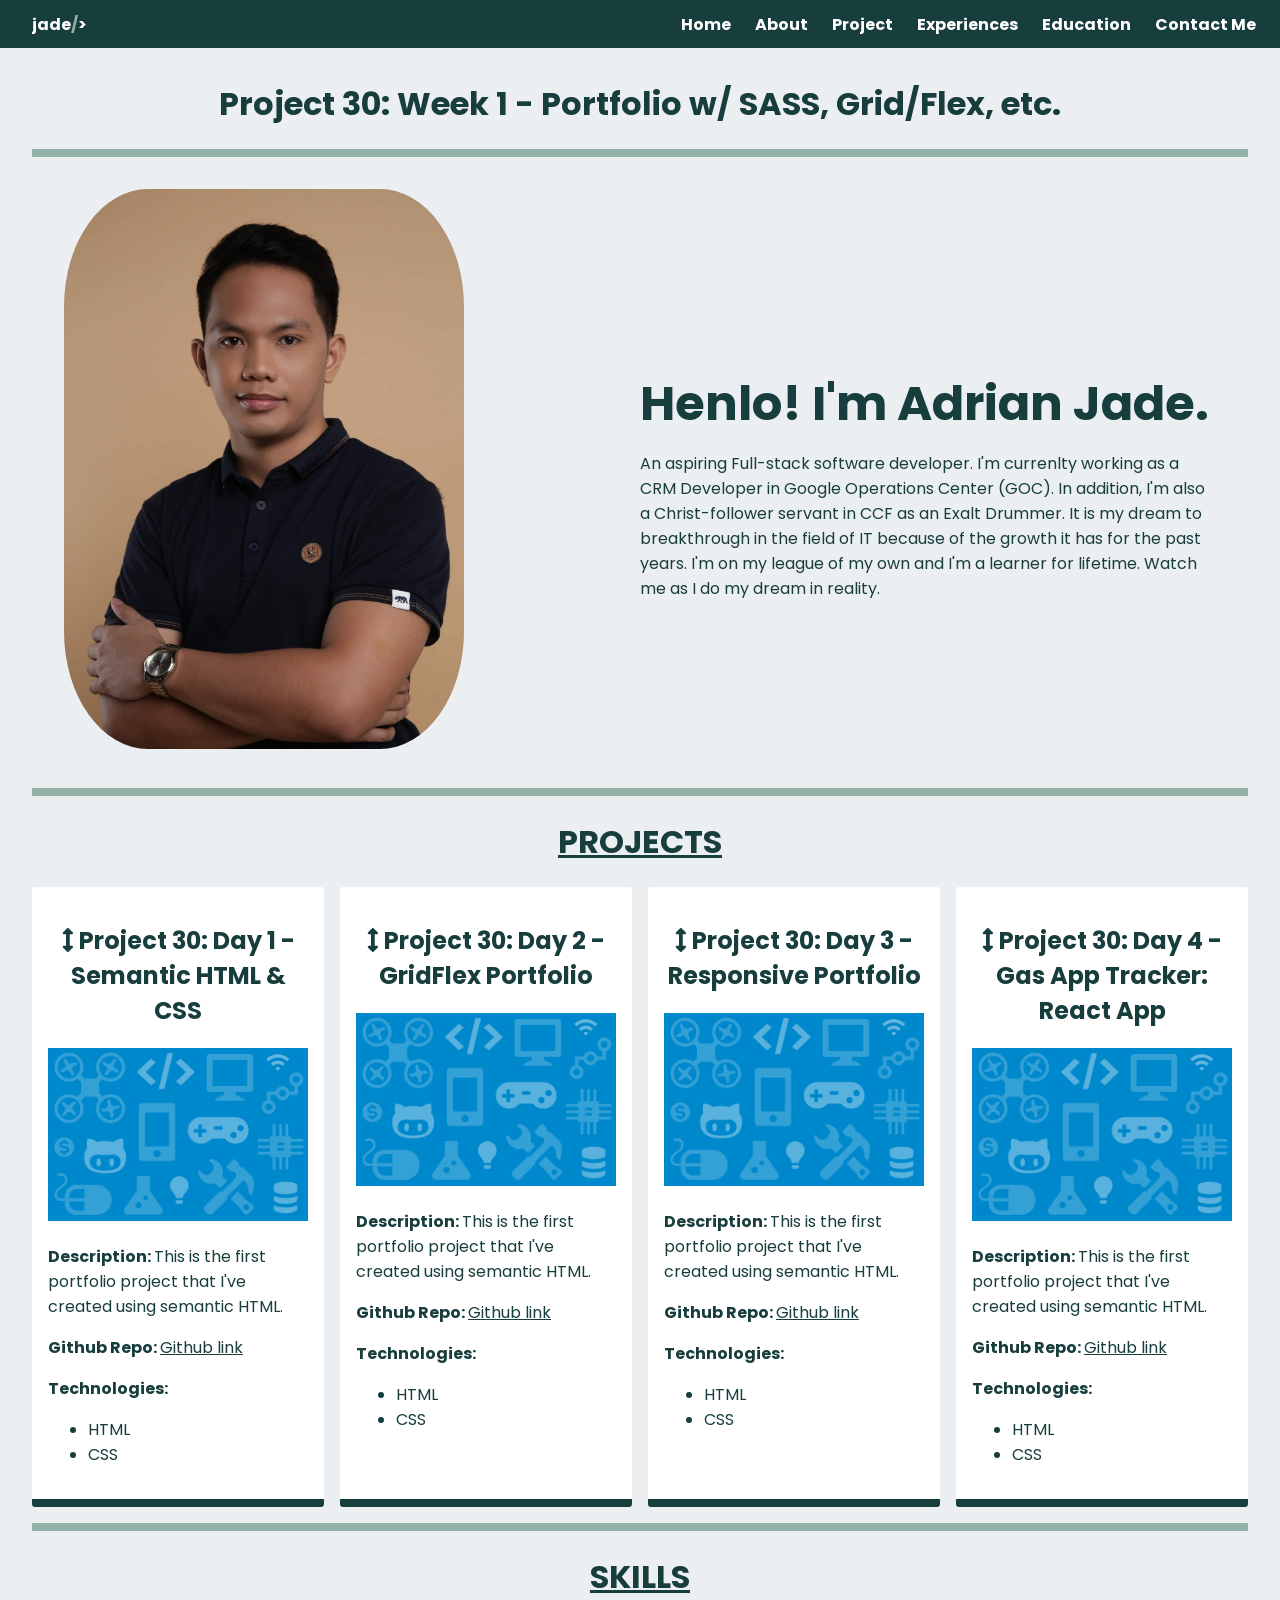
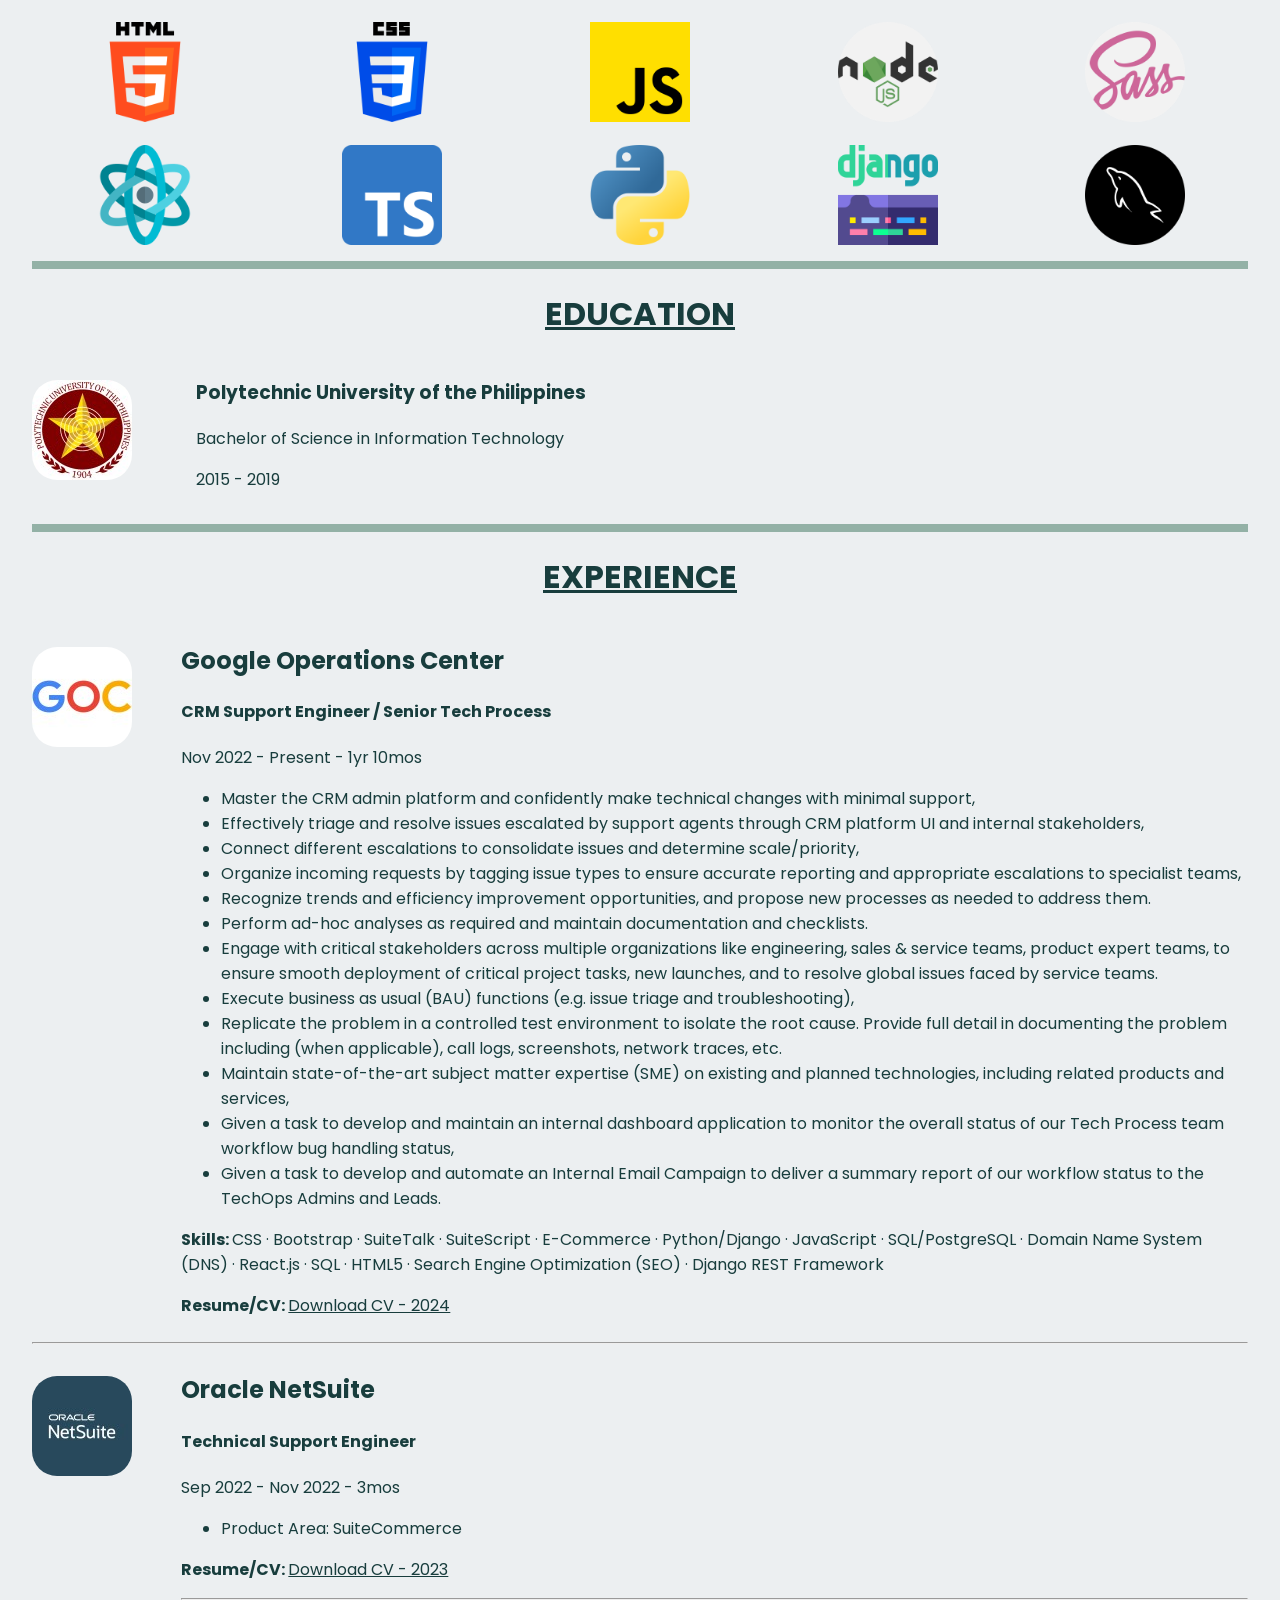
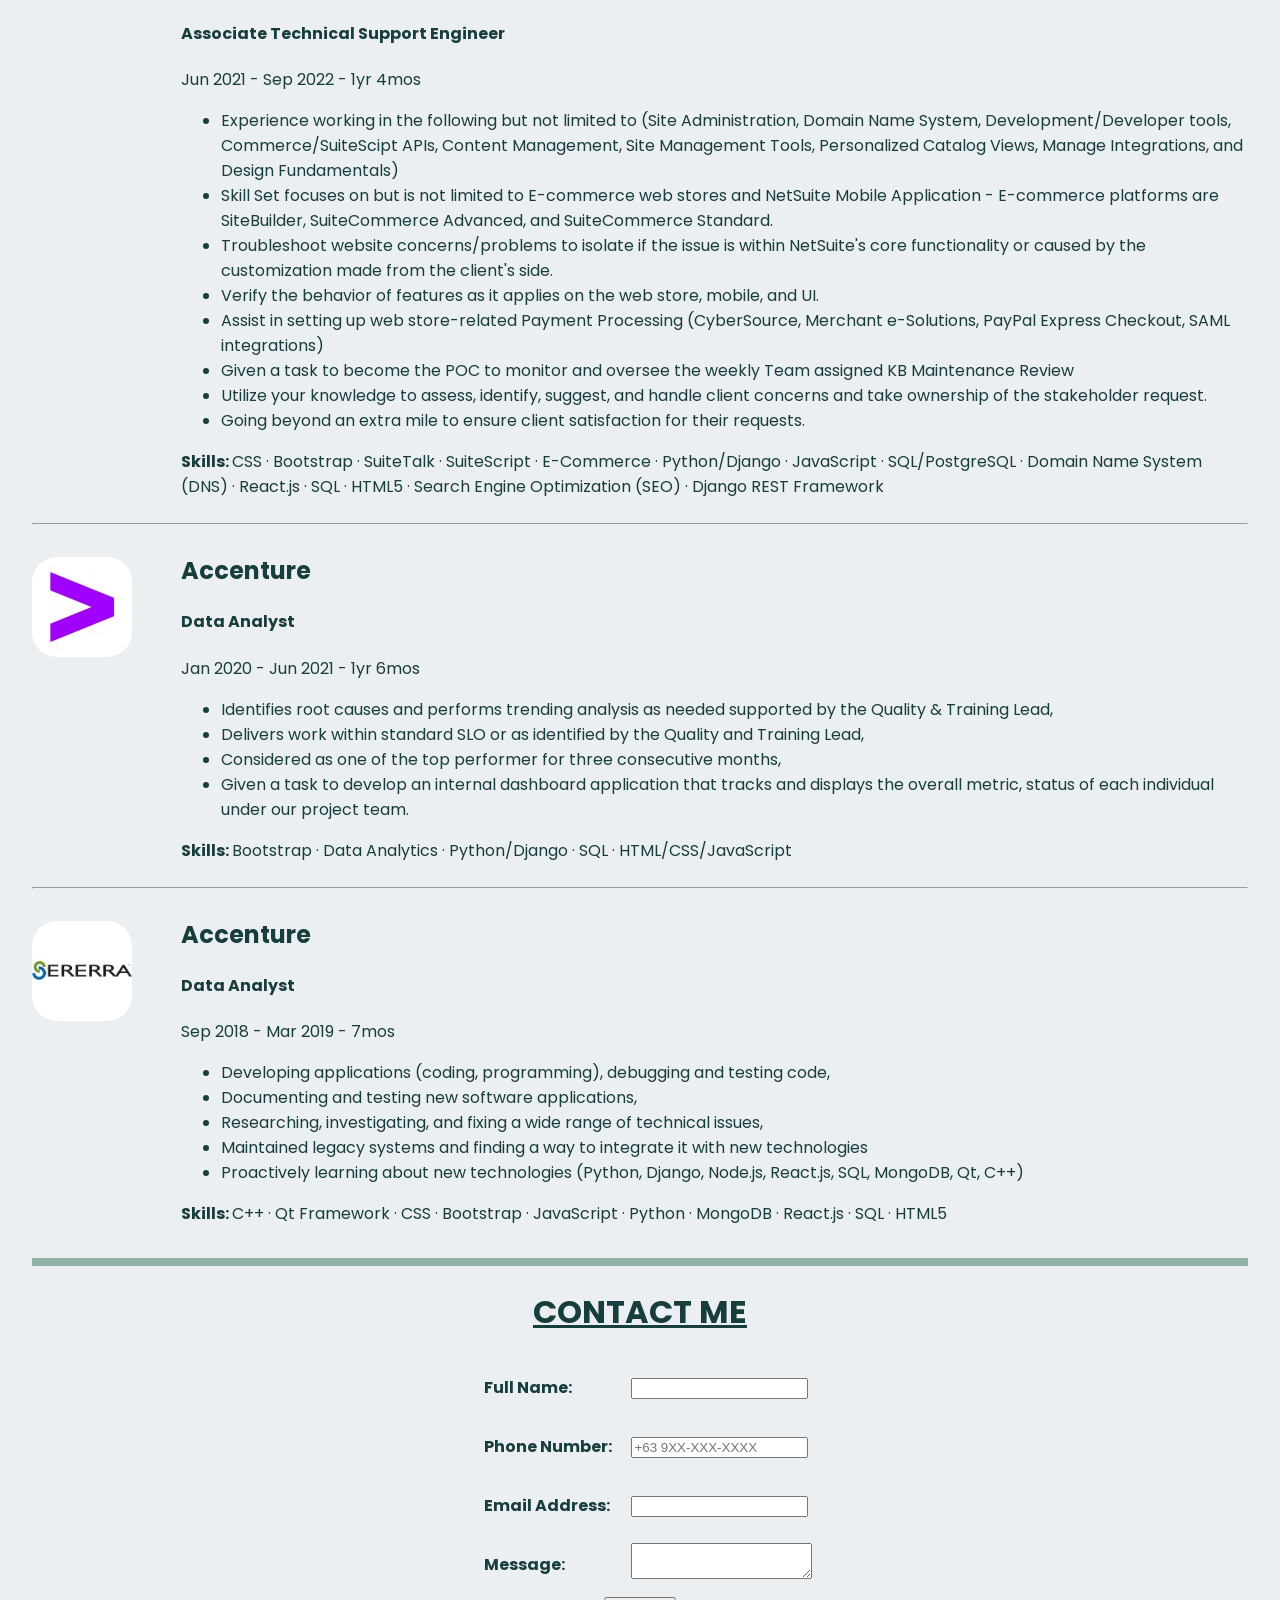
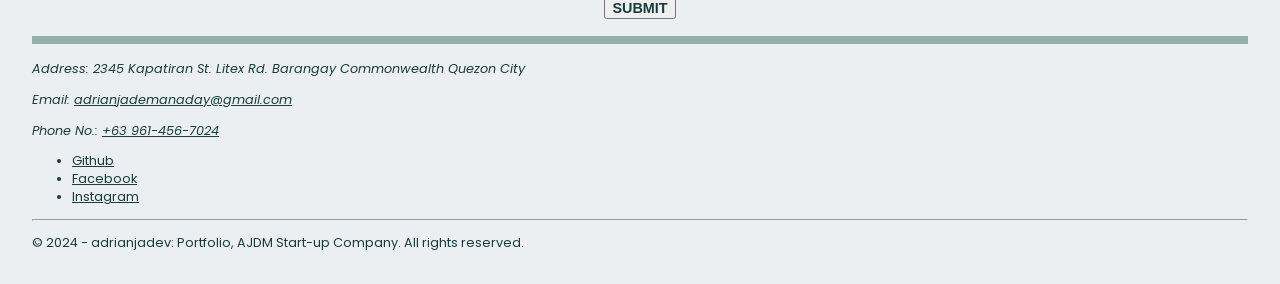
==== index.html @ 26e8db57 "updated several components" ====
<!DOCTYPE html>
<html lang="en">
<head>
    <meta charset="UTF-8">
    <meta name="viewport" content="width=device-width, initial-scale=1.0">
    <title>Day 4: SASS Portfolio </title>

    <link rel="stylesheet" href="./styles/styles.css">
    <!-- Font awesome icons -->
    <link rel="stylesheet" href="https://use.fontawesome.com/releases/v5.15.4/css/all.css" integrity="sha384-DyZ88mC6Up2uqS4h/KRgHuoeGwBcD4Ng9SiP4dIRy0EXTlnuz47vAwmeGwVChigm" crossorigin="anonymous"/>
</head>
<body>
    <!-- Nav section -->
    <nav class="navbar">
            <ul>
                <li><span id="logo-text">jade<span id="logo_slash">/</span>></li>
                <li><a href="#">Home</a></li>
                <li><a href="#about">About</a></li>
                <li><a href="#project">Project</a></li>
                <li><a href="#experience">Experiences</a></li>
                <li><a href="#education">Education</a></li>
                <li><a href="#contact">Contact Me</a></li>
            </ul>
    </nav>

    <div id="wrapper-main">
        <!-- Home section -->
        <div class="header">
            <h1>Project 30: Week 1 - Portfolio w/ SASS, Grid/Flex, etc.</h1>
        </div>
        <hr id="hr-breaker">

        <!-- About section -->
        <section id="wrapper-about">
            <div class="column-1">
                <img id="ajdm_picture" src="images/ajdm.JPG" alt="ajdm_picture">
            </div>
            <div class="column-2" id="about-desc">
                <h1>Henlo! I'm Adrian Jade.</h1>
                <p>An aspiring Full-stack software developer. I'm currenlty working as a CRM Developer in Google Operations Center (GOC). In addition, I'm also a Christ-follower servant in CCF as an Exalt Drummer. It is my dream to breakthrough in the field of IT because of the growth it has for the past years. I'm on my league of my own and I'm a learner for lifetime. Watch me as I do my dream in reality.</p>
            </div>
        </section>
        <hr id="hr-breaker">

        <!-- Projects Section -->
        <h1 id="project" class="section-title">Projects</h1>
        <div id="wrapper-grid-projects">
            <div class="container">
                <h2 class="project-title">
                    <i class="fas fa-arrows-alt-v" aria-hidden="true"></i>
                    Project 30: Day 1 - Semantic HTML & CSS
                </h2>
                <img class="proj_thumbnail" src="images/project_thumbnail.gif" alt="first project">
                <p><strong>Description: </strong>This is the first portfolio project that I've created using semantic HTML.</p>
                <p><strong>Github Repo: </strong><a href="#">Github link</a></p>
                <p><strong>Technologies: </strong></p>
                <ul class="technologies">
                    <li>HTML</li>
                    <li>CSS</li>
                </ul>
            </div>
            <div class="container">
                <h2 class="project-title">
                    <i class="fas fa-arrows-alt-v" aria-hidden="true"></i>
                    Project 30: Day 2 - GridFlex Portfolio
                </h2>
                <img class="proj_thumbnail" src="images/project_thumbnail.gif" alt="first project">
                <p><strong>Description: </strong>This is the first portfolio project that I've created using semantic HTML.</p>
                <p><strong>Github Repo: </strong><a href="#">Github link</a></p>
                <p><strong>Technologies: </strong></p>
                <ul class="technologies">
                    <li>HTML</li>
                    <li>CSS</li>
                </ul>
            </div>
            <div class="container">
                <h2 class="project-title">
                    <i class="fas fa-arrows-alt-v" aria-hidden="true"></i>
                    Project 30: Day 3 - Responsive Portfolio
                </h2>
                <img class="proj_thumbnail" src="images/project_thumbnail.gif" alt="first project">
                <p><strong>Description: </strong>This is the first portfolio project that I've created using semantic HTML.</p>
                <p><strong>Github Repo: </strong><a href="#">Github link</a></p>
                <p><strong>Technologies: </strong></p>
                <ul class="technologies">
                    <li>HTML</li>
                    <li>CSS</li>
                </ul>
            </div>
            <div class="container">
                <h2 class="project-title">
                    <i class="fas fa-arrows-alt-v" aria-hidden="true"></i>
                    Project 30: Day 4 - Gas App Tracker: React App
                </h2>
                <img class="proj_thumbnail" src="images/project_thumbnail.gif" alt="first project">
                <p><strong>Description: </strong>This is the first portfolio project that I've created using semantic HTML.</p>
                <p><strong>Github Repo: </strong><a href="#">Github link</a></p>
                <p><strong>Technologies: </strong></p>
                <ul class="technologies">
                    <li>HTML</li>
                    <li>CSS</li>
                </ul>
            </div>
        </div> 
        <hr id="hr-breaker">

        <!-- Skills Section -->
        <div id="wrapper-skills">
            <h1 id="skills" class="section-title">Skills</h1>
                <div class="container">
                    <img src="./images/skills-icon/html-5.png" alt="html5 icon">
                    <img src="./images/skills-icon/css-3.png" alt="css3 icon">
                    <img src="./images/skills-icon/js.png" alt="js icon">
                    <img src="./images/skills-icon/nodejs.png" alt="nodejs icon">
                    <img src="./images/skills-icon/sass.png" alt="sass icon">
                    <img src="./images/skills-icon/react.png" alt="react icon">
                    <img src="./images/skills-icon/typescript.png" alt="html5 icon">
                    <img src="./images/skills-icon/python.png" alt="css3 icon">
                    <img src="./images/skills-icon/django.png" alt="js icon">
                    <img src="./images/skills-icon/mysql.png" alt="nodejs icon">

                    <!-- <img src="skills-icon/.png" alt="sass icon">
                    <img src="skills-icon/react.png" alt="react icon"> -->
                </div>
        </div>

        <hr id="hr-breaker">

        <!-- Education Section -->
        <h1 id="education" class="section-title">Education</h1>
        <div id="wrapper-grid-education">
            <div class="container">
                    <div id="school-logo">
                        <img src="images/pup_logo.jpeg" alt="school-logo">
                    </div>
                    <div id="school-details">    
                        <h3>Polytechnic University of the Philippines</h3>
                        <p id="school-course">Bachelor of Science in Information Technology</p>
                        <p id="school-year">2015 - 2019</p>
                    </div>
            </div>
        </div>
        <hr id="hr-breaker">
    
        <!-- Experience Section -->
        <h1 id="experience" class="section-title">Experience</h1>
        <div id="wrapper-grid-experience">
            <div class="job-container">
                <div class="job-logo">
                    <img src="images/goc_logo.jpeg" alt="goc logo">
                </div>
                <div class="job-jd">
                    <h2 class="company">Google Operations Center</h2>
                    <h4 class="title">CRM Support Engineer / Senior Tech Process</h4>
                    <p class="employment">Nov 2022 - Present - 1yr 10mos</p>
                    <ul>
                        <li>Master the CRM admin platform and confidently make technical changes with minimal support,
                        <li>Effectively triage and resolve issues escalated by support agents through CRM platform UI and internal stakeholders,    
                        </li>
                        <li>Connect different escalations to consolidate issues and determine scale/priority,</li>
                        <li>Organize incoming requests by tagging issue types to ensure accurate reporting and appropriate escalations to specialist teams,</li>
                        <li>Recognize trends and efficiency improvement opportunities, and propose new processes as needed to address them. </li>
                        <li>Perform ad-hoc analyses as required and maintain documentation and checklists.</li>
                        <li>Engage with critical stakeholders across multiple organizations like engineering, sales & service teams, product expert teams, to ensure smooth deployment of critical project tasks, new launches, and to resolve global issues faced by service teams.</li>
                        <li>Execute business as usual (BAU) functions (e.g. issue triage and troubleshooting),</li>
                        <li>Replicate the problem in a controlled test environment to isolate the root cause. Provide full detail in documenting the problem including (when applicable), call logs, screenshots, network traces, etc.</li>
                        <li>Maintain state-of-the-art subject matter expertise (SME) on existing and planned technologies, including related products and services,</li>
                        <li>Given a task to develop and maintain an internal dashboard application to monitor the overall status of our Tech Process team workflow bug handling status,</li>
                        <li>Given a task to develop and automate an Internal Email Campaign to deliver a summary report of our workflow status to the TechOps Admins and Leads.</li>
                    </ul>
                    <p class="job-skills"><strong>Skills: </strong>CSS · Bootstrap · SuiteTalk · SuiteScript · E-Commerce · Python/Django · JavaScript · SQL/PostgreSQL · Domain Name System (DNS) · React.js · SQL · HTML5 · Search Engine Optimization (SEO) · Django REST Framework</p>
                    <p class="resume-cv"><strong>Resume/CV: </strong><a href="https://media.licdn.com/dms/document/media/D562DAQFcMbxa02tdYg/profile-treasury-document-pdf-analyzed/0/1715680641141?e=1724889600&v=beta&t=G0talXC5q_WwGkNX9hDim2v5g2GvnD3Egx8LPR5yxQU">Download CV - 2024</a></p>
                </div>
            </div>
            <hr>
            <!-- Next Job Experience -->
            <div class="job-container">
                <div class="job-logo">
                    <img src="images/netsuite_logo.jpeg" alt="netsuite logo">
                </div>
                <div class="job-jd">
                    <h2 class="company">Oracle NetSuite</h2>
                    <h4 class="title">Technical Support Engineer</h4>
                    <p class="employment">Sep 2022 - Nov 2022 - 3mos</p>
                    <ul>
                        <li>Product Area: SuiteCommerce</li>
                    </ul>
                    <p class="resume-cv"><strong>Resume/CV: </strong><a href="https://media.licdn.com/dms/document/media/D562DAQH1QCiyOWOtGg/profile-treasury-document-pdf-analyzed/0/1664472916080?e=1724889600&v=beta&t=p-YOHVg8dufSEslzCupui-ZeMHm8qE8m4GXBwPOdvyQ">Download CV - 2023</a></p>
                    <hr>
                    <!-- NetSuite: Inside change of role -->
                    <h4 class="title">Associate Technical Support Engineer</h4>
                    <p class="employment">Jun 2021 - Sep 2022 - 1yr 4mos</p>
                    <ul>
                        <li>Experience working in the following but not limited to (Site Administration, Domain Name System, Development/Developer tools, Commerce/SuiteScipt APIs, Content Management, Site Management Tools, Personalized Catalog Views, Manage Integrations, and Design Fundamentals)</li>
                        <li>Skill Set focuses on but is not limited to E-commerce web stores and NetSuite Mobile Application
                            - E-commerce platforms are SiteBuilder, SuiteCommerce Advanced, and SuiteCommerce Standard.</li>
                        <li>Troubleshoot website concerns/problems to isolate if the issue is within NetSuite's core functionality or caused by the customization made from the client's side.</li>
                        <li>Verify the behavior of features as it applies on the web store, mobile, and UI.</li>
                        <li>Assist in setting up web store-related Payment Processing (CyberSource, Merchant e-Solutions, PayPal Express Checkout, SAML integrations)</li>
                        <li>Given a task to become the POC to monitor and oversee the weekly Team assigned KB Maintenance Review</li>
                        <li>Utilize your knowledge to assess, identify, suggest, and handle client concerns and take ownership of the stakeholder request.</li>
                        <li>Going beyond an extra mile to ensure client satisfaction for their requests.</li>
                    </ul>
                    
                    <p class="job-skills"><strong>Skills: </strong>CSS · Bootstrap · SuiteTalk · SuiteScript · E-Commerce · Python/Django · JavaScript · SQL/PostgreSQL · Domain Name System (DNS) · React.js · SQL · HTML5 · Search Engine Optimization (SEO) · Django REST Framework</p>
                </div>
            </div>
            <hr>
            <!-- Next Job Experience -->
            <div class="job-container">
                <div class="job-logo">
                    <img src="images/accenture_logo.jpeg" alt="accenture logo">
                </div>
                <div class="job-jd">
                    <h2 class="company">Accenture</h2>
                    <h4 class="title">Data Analyst</h4>
                    <p class="employment">Jan 2020 - Jun 2021 - 1yr 6mos</p>
                    <ul>
                        <li>Identifies root causes and performs trending analysis as needed supported by the Quality & Training Lead,</li>
                        <li>Delivers work within standard SLO or as identified by the Quality and Training Lead,</li>
                        <li>Considered as one of the top performer for three consecutive months,</li>
                        <li>Given a task to develop an internal dashboard application that tracks and displays the overall metric, status of each individual under our project team.</li>
                    </ul>
                    <p class="job-skills"><strong>Skills: </strong>Bootstrap · Data Analytics · Python/Django · SQL · HTML/CSS/JavaScript</p>
                </div>
            </div>
            <hr>
            <!-- Next Job Experience -->
            <div class="job-container">
                <div class="job-logo">
                    <img src="images/stride_logo_thumbnail.jpeg" alt="stride logo">
                </div>
                <div class="job-jd">
                    <h2 class="company">Accenture</h2>
                    <h4 class="title">Data Analyst</h4>
                    <p class="employment">Sep 2018 - Mar 2019 - 7mos</p>
                    <ul>
                        <li>Developing applications (coding, programming), debugging and testing code,</li>
                        <li>Documenting and testing new software applications,</li>
                        <li>Researching, investigating, and fixing a wide range of technical issues,</li>
                        <li>Maintained legacy systems and finding a way to integrate it with new technologies</li>
                        <li>Proactively learning about new technologies (Python, Django, Node.js, React.js, SQL, MongoDB, Qt, C++)</li>
                    </ul>
                    <p class="job-skills"><strong>Skills: </strong>C++ · Qt Framework · CSS · Bootstrap · JavaScript · Python · MongoDB · React.js · SQL · HTML5</p>
                </div>
            </div>
        <!-- Closing div for wrapper-grid-experience -->
        </div>
        <hr id="hr-breaker">

        <!-- Contact Section -->
        <h1 id="contact" class="section-title">Contact Me</h1>
        <div id="wrapper-contact">
            <form action="#">
            <table id="contact-table">
                <tr>
                    <th>Full Name:</th>
                    <td><input type="text" name="full-name"></td>
                </tr>
                <tr>
                    <th>Phone Number:</th>
                    <td><input type="text" name="phone-number" placeholder="+63 9XX-XXX-XXXX"></td>
                </tr>
                <tr>
                    <th>Email Address: </th>
                    <td><input type="email" name="email-address"></td>
                </tr>
                <tr>
                    <th>Message: </th>
                    <td><textarea name="message" id="message-txtarea"></textarea></td>
                </tr>
            </table>
            <div class="btn-submit">
                <button id="submit-btn" value="">SUBMIT</button>
            </div>
        </form>
        </div>
        <hr id="hr-breaker">

        <!-- Footer Section -->
        <div id="wrapper-footer">
            <footer id="footer">
                <address>
                    <p>Address: 2345 Kapatiran St. Litex Rd. Barangay Commonwealth Quezon City</p>
                    <p>Email: <a href="mailto:adrianjademanaday@gmail.com">adrianjademanaday@gmail.com</a></p>
                    <p>Phone No.: <a href="tel:+639614567024">+63 961-456-7024</a></p>
                </address>
                <div>
                    <ul>
                        <li><a href="https://github.com/adrianjadev" target="_blank">Github</a></li>
                        <li><a href="https://www.facebook.com/eydriyan.jeyd/" target="_blank">Facebook</a></li>
                        <li><a href="https://www.instagram.com/eydriyan.jeyd/" target="_blank">Instagram</a></li>
                    </ul>
                </div>
                <hr>
                <p id="copyright">&copy; 2024 - adrianjadev: Portfolio, AJDM Start-up Company. All rights reserved.</p>
            </footer>
        </div>
    
    </div> 
</body>
</html>
---- styles/styles.css ----
@import url("https://fonts.googleapis.com/css2?family=Poppins:ital,wght@0,100;0,200;0,300;0,400;0,500;0,600;0,700;0,800;0,900;1,100;1,200;1,300;1,400;1,500;1,600;1,700;1,800;1,900&display=swap");
#hr-breaker {
  border: 0;
  height: 0.5em;
  background-color: #93B1A6;
  margin: 1em 0;
}

.section-title {
  text-transform: uppercase;
  font-weight: bold;
  text-align: center;
  font-size: 2em;
  -webkit-text-decoration: underline #183d3d;
          text-decoration: underline #183d3d;
}

* {
  box-sizing: border-box;
  color: #183d3d;
}

body {
  margin: 0;
  font-family: "Poppins", sans-serif;
  font-size: 16px;
  color: #263238;
  background-color: #eceff1;
}

.navbar {
  position: fixed;
  width: 100%;
  background-color: #183d3d;
  margin: 0;
  top: 0;
}
.navbar ul {
  display: flex;
  justify-content: center;
  align-items: center;
  list-style: none;
  margin: 0;
  padding: 0;
  height: 3em;
}
.navbar ul li {
  padding-right: 1.5em;
  font-weight: bold;
  margin: 0;
}
.navbar ul li:first-child {
  margin: auto;
  color: #ffffff;
  margin-left: 2em;
}
.navbar ul a {
  text-decoration: none;
  color: #ffffff;
}
.navbar ul a:hover {
  border-bottom: 0.2em solid #93B1A6;
}
.navbar #logo-text {
  color: #ffffff;
}
.navbar #logo_slash {
  color: #93B1A6;
}

#wrapper-main {
  margin: 2em;
  margin-top: 5em;
}
#wrapper-main .header {
  text-align: center;
}

#wrapper-about {
  display: grid;
  grid-template-columns: repeat(2, 1fr);
  align-items: center;
  margin: 2em;
}
#wrapper-about .column-1 #ajdm_picture {
  width: 25rem;
  height: 35rem;
  border-radius: 21%;
}
#wrapper-about .column-2 h1 {
  text-align: left;
}
#wrapper-about #about-desc h1 {
  font-size: 3em;
  margin-bottom: -0.1em;
}

#wrapper-grid-projects {
  display: grid;
  grid-template-columns: repeat(4, 1fr);
  grid-gap: 1em;
}
#wrapper-grid-projects .container {
  background: #ffffff;
  border-radius: 0.2em;
  padding: 1em;
  border-bottom: 0.5em solid #183d3d;
}
#wrapper-grid-projects .container h2 {
  text-align: center;
}
#wrapper-grid-projects .container .proj_thumbnail {
  max-width: 100%;
}

#wrapper-skills {
  align-items: center;
  justify-content: center;
  text-align: center;
}
#wrapper-skills .container {
  display: grid;
  grid-template-columns: repeat(5, 1fr);
  grid-gap: 1.4em;
  padding: 0;
}
#wrapper-skills img {
  height: 100px;
  width: 100px;
  place-self: center;
}

#wrapper-grid-education .container {
  display: grid;
  justify-content: center;
  align-items: center;
  grid-template-columns: 1fr 8fr;
  gap: 2em;
}
#wrapper-grid-education .container #school-logo img {
  border-radius: 25%;
}

#wrapper-grid-experience .job-container {
  display: grid;
  grid-template-columns: 1fr 8fr;
  grid-gap: 1em;
}
#wrapper-grid-experience .job-logo {
  margin-top: 1.5em;
}
#wrapper-grid-experience .job-logo img {
  border-radius: 25%;
}

#wrapper-contact {
  display: flex;
  justify-content: center;
  align-items: center;
}
#wrapper-contact #contact-table th {
  padding: 1em;
  color: #183d3d;
  text-align: left;
}
#wrapper-contact .btn-submit #submit-btn {
  font-size: "Poppins", sans-serif;
  text-transform: uppercase;
  font-weight: bold;
  font-size: 0.9em;
  color: #183d3d;
}
#wrapper-contact .btn-submit {
  text-align: center;
}

#wrapper-footer #footer {
  font-size: 0.8em;
  color: red;
}

@media screen and (max-width: 768px) {
  .section-title {
    font-size: 1.8em;
  }
  .navbar {
    background-color: #183d3d;
    margin: 0;
    width: 100%;
  }
  .navbar li a {
    font-size: 0.8em;
  }
  .wrapper-main .header {
    display: flex;
    justify-content: center;
    align-items: center;
  }
  #wrapper-about {
    display: flex;
    flex-direction: column;
  }
  #wrapper-about #about-desc h1 {
    font-size: 1.8em;
    text-align: center;
  }
  #wrapper-about p {
    font-size: 1em;
    text-align: center;
  }
  #wrapper-grid-projects {
    display: grid;
    grid-template-columns: repeat(2, 1fr);
  }
  #wrapper-grid-projects .project-title {
    font-size: 1em;
  }
  #wrapper-grid-projects p, #wrapper-grid-projects ul {
    font-size: 0.8em;
  }
  #wrapper-skills .container {
    display: grid;
    grid-template-columns: repeat(4, 1fr);
  }
  #wrapper-skills .container img {
    height: 80px;
    width: 80px;
    place-self: center;
  }
  #wrapper-grid-education #school-details h3 {
    font-size: 1em;
  }
  #wrapper-grid-education #school-details p {
    font-size: 0.8em;
  }
  #wrapper-grid-experience .company {
    font-size: 1.2em;
  }
  #wrapper-grid-experience .title {
    font-size: 1em;
  }
  #wrapper-grid-experience .employment, #wrapper-grid-experience .job-skills, #wrapper-grid-experience .resum-cv {
    font-size: 0.8em;
  }
  #wrapper-contact #contact-table th {
    font-size: 0.8em;
  }
  #wrapper-footer {
    font-size: 0.8em;
  }
  #wrapper-footer #copyright {
    font-size: 0.7em;
    text-align: center;
    text-transform: uppercase;
  }
}
@media screen and (max-width: 550px) {
  .section title {
    font-size: 1.5em;
  }
  .navbar {
    width: 100%;
    background-color: #183d3d;
    margin: 0;
  }
  .navbar ul li {
    font-size: 0.8em;
    padding-right: 1.2em;
  }
  .navbar ul li:first-child {
    font-size: 0.675em;
  }
  #wrapper-main .header {
    display: flex;
    justify-content: center;
    align-items: center;
  }
  #wrapper-about {
    display: flex;
    flex-direction: column;
  }
  #wrapper-about #about-desc h1 {
    font-size: 1.8em;
  }
  #wrapper-about #about-desc p {
    font-size: 1em;
    text-align: center;
  }
  #wrapper-grid-projects {
    display: grid;
    grid-template-columns: repeat(1, 1fr);
  }
  #wrapper-grid-projects .project-title {
    font-size: 1em;
  }
  #wrapper-grid-projects p, #wrapper-grid-projects ul {
    font-size: 0.8em;
  }
  #wrapper-skills .container {
    display: grid;
    grid-template-columns: repeat(3, 1fr);
  }
  #wrapper-skills .container img {
    height: 80px;
    width: 80px;
    place-self: center;
  }
  #wrapper-grid-education #school-details h3 {
    font-size: 1em;
  }
  #wrapper-grid-education #school-details p {
    font-size: 0.8em;
  }
  #wrapper-grid-experience .company {
    font-size: 1.2em;
  }
  #wrapper-grid-experience .title {
    font-size: 1em;
  }
  #wrapper-grid-experience .employment, #wrapper-grid-experience .job-skills, #wrapper-grid-experience .resume-cv {
    font-size: 0.8em;
  }
  #wrapper-contact #contact-table th {
    font-size: 0.8em;
  }
  #wrapper-footer {
    font-size: 0.8em;
  }
  #wrapper-footer #copyright {
    font-size: 0.7em;
    text-align: center;
    text-transform: uppercase;
  }
}
@media screen and (max-width: 430px) {
  .navbar {
    width: 100%;
  }
  .navbar ul li {
    font-size: 0.7em;
    padding-right: 1.2em;
  }
  .navbar #logo-text {
    font-size: 1em;
  }
  #wrapper-about .column-1 #ajdm_picture {
    width: 18rem;
    height: 25rem;
    border-radius: 19%;
  }
  #wrapper-grid-experience .job-container {
    display: flex;
    justify-content: center;
    align-items: center;
    flex-direction: column;
  }
  #wrapper-grid-experience .company, #wrapper-grid-experience .title, #wrapper-grid-experience .employment {
    text-align: center;
  }
  .section-title {
    font-size: 1.4em;
  }
}/*# sourceMappingURL=styles.css.map */
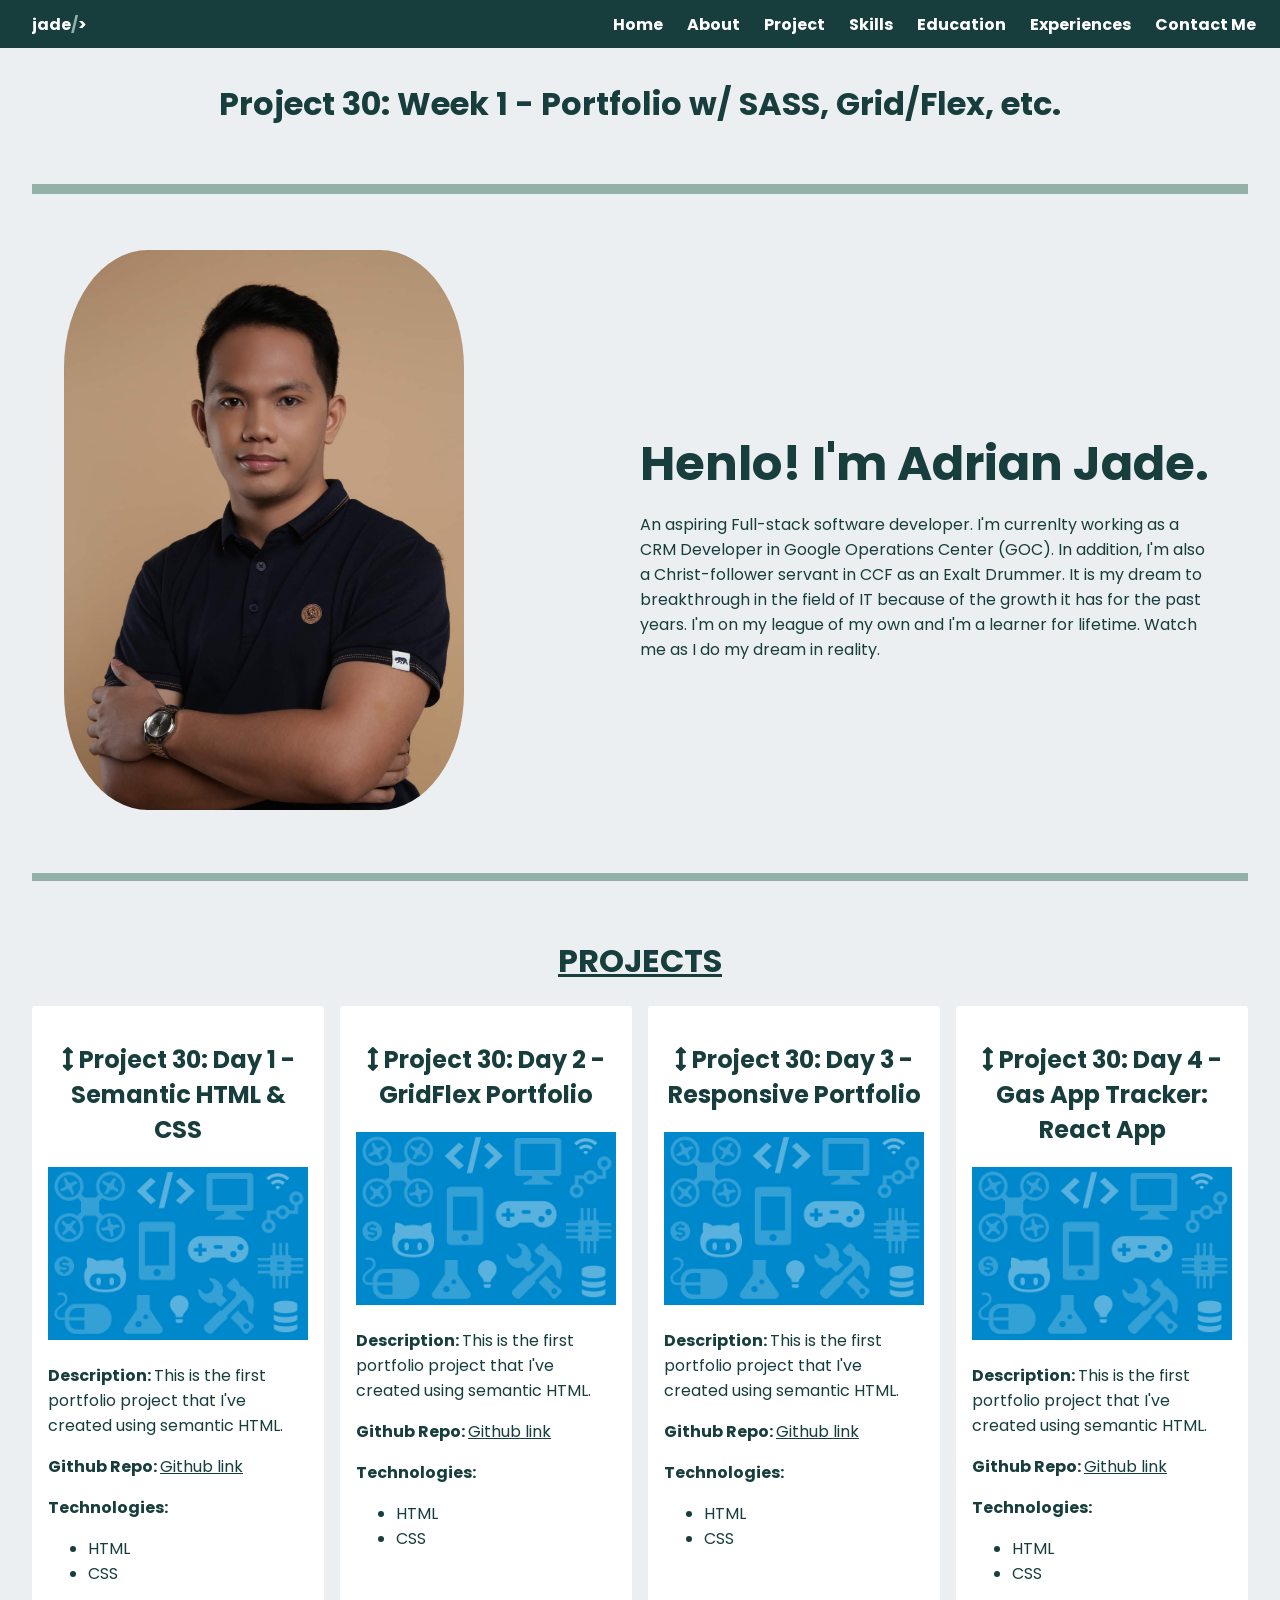
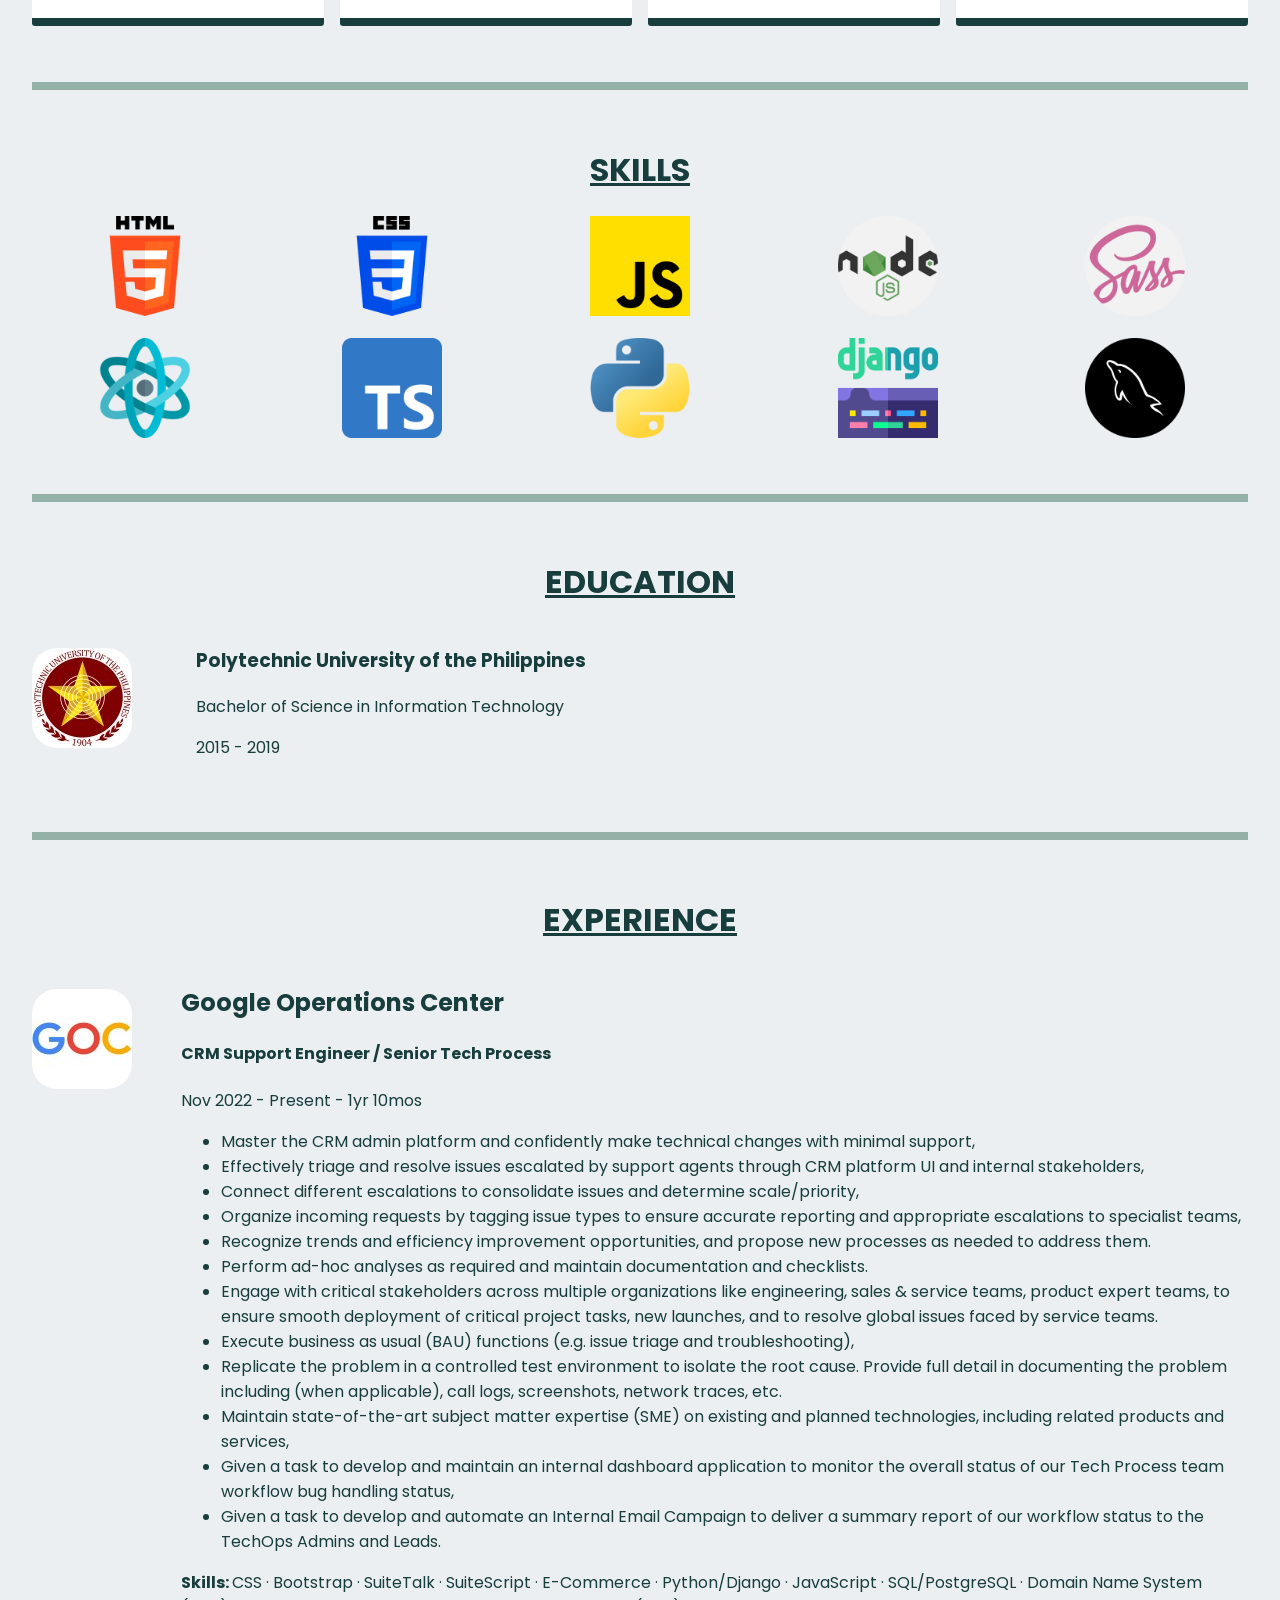
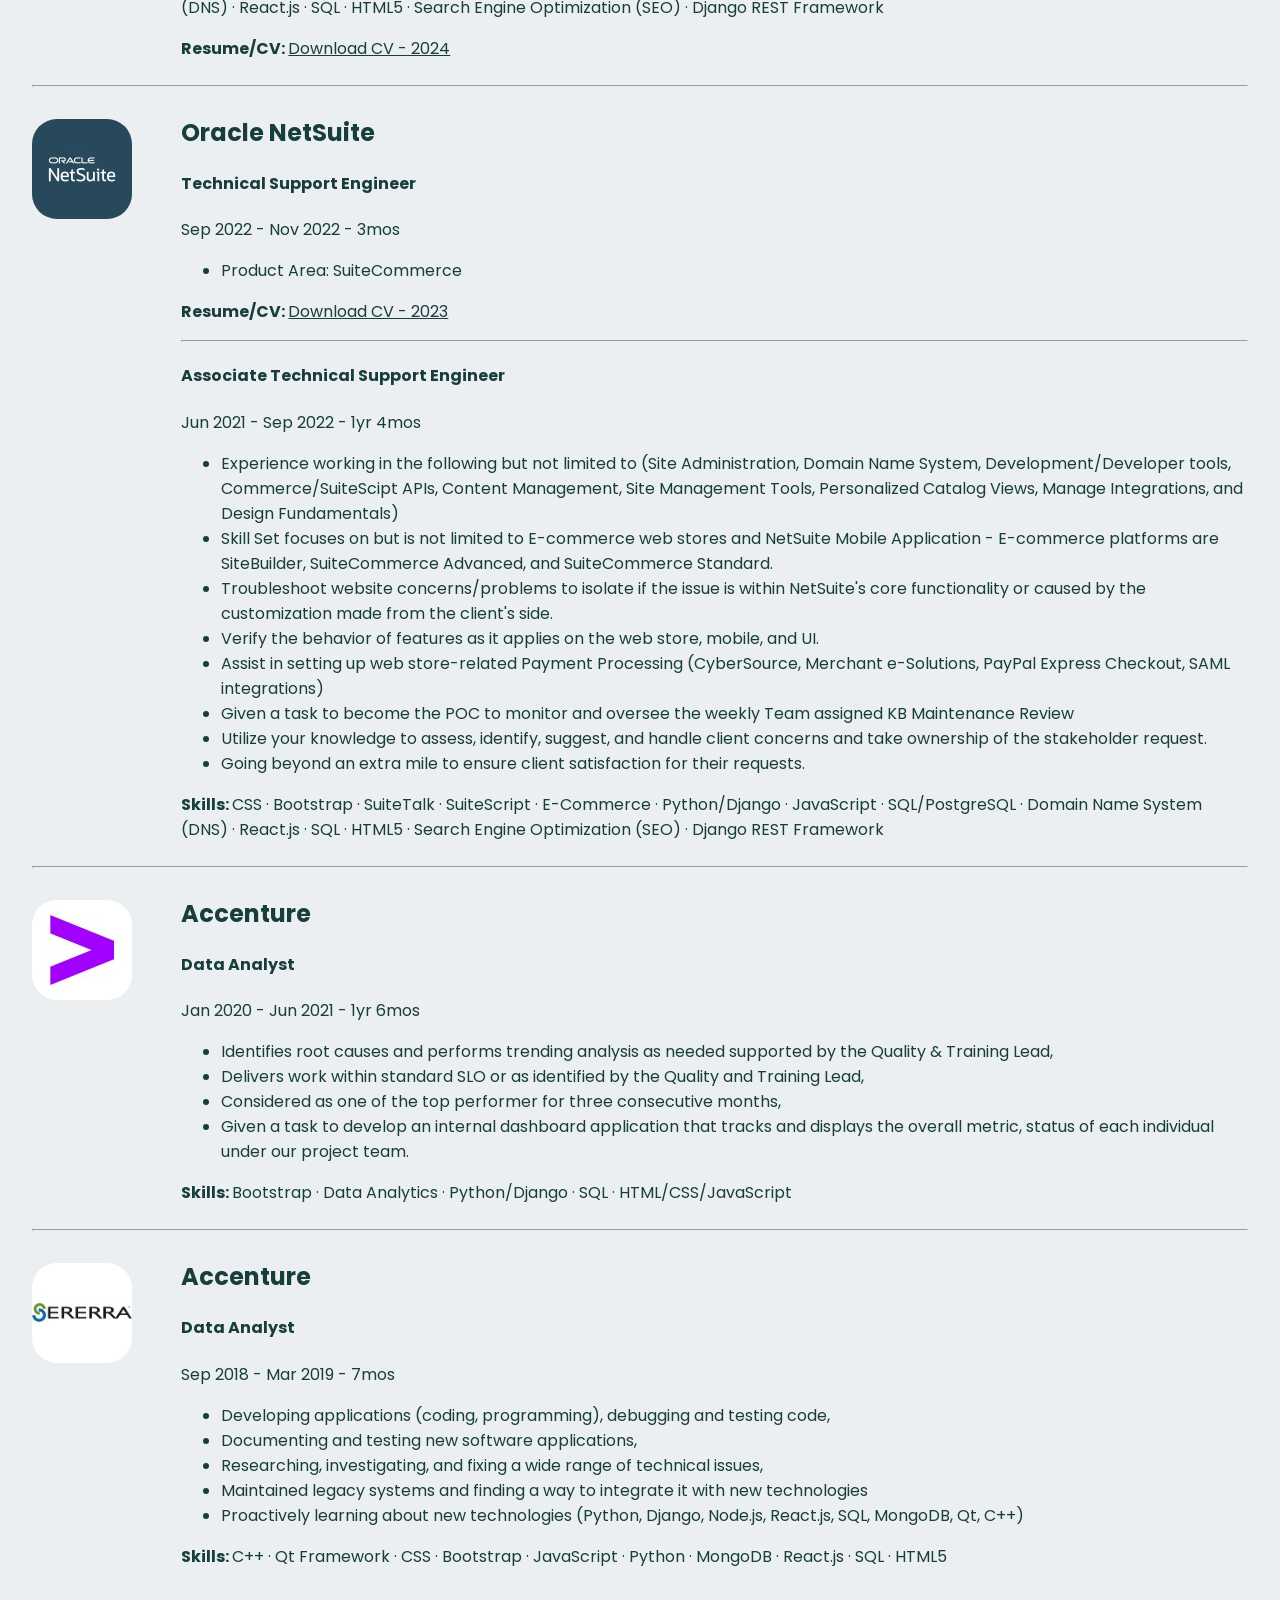
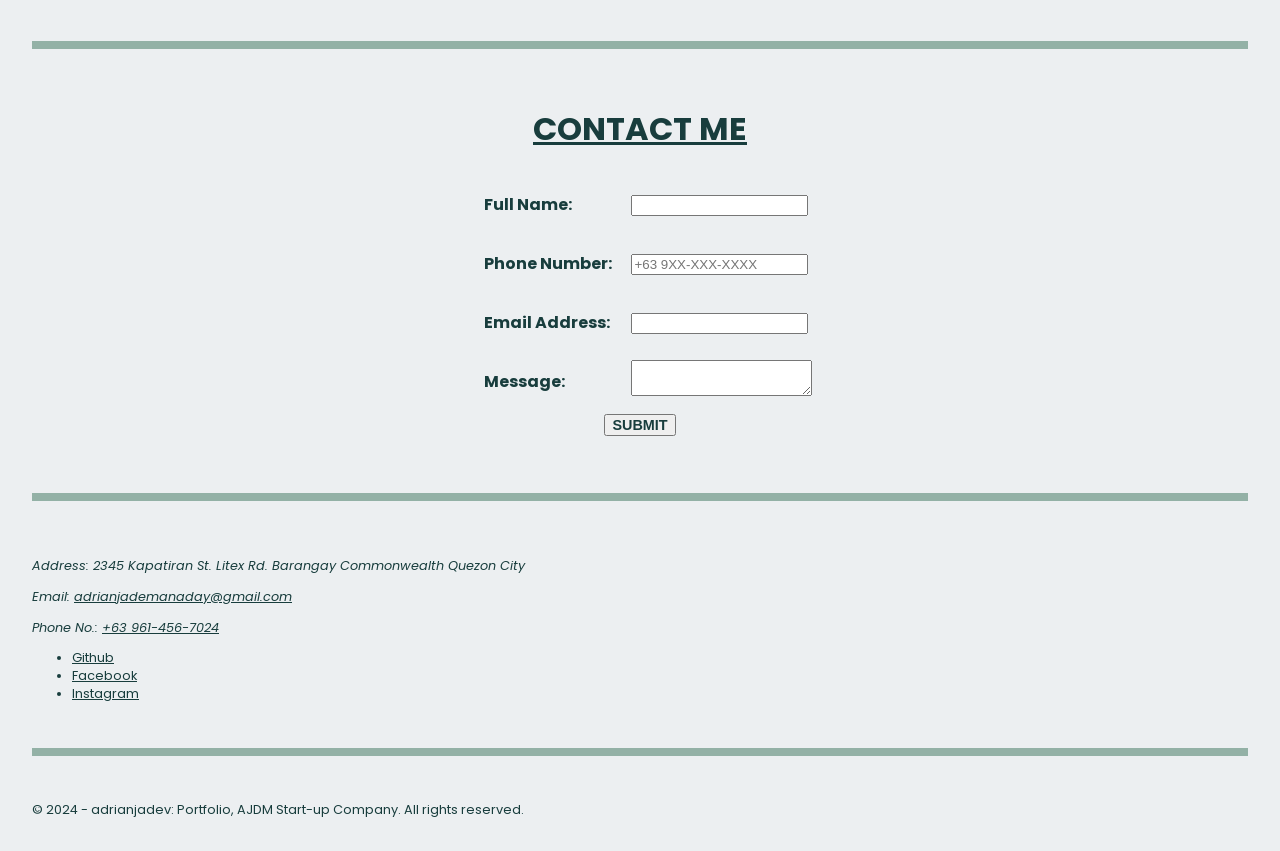
==== commit df09d936: "updated mobile responsiveness" ====
--- a/index.html
+++ b/index.html
@@ -15,22 +15,24 @@
             <ul>
                 <li><span id="logo-text">jade<span id="logo_slash">/</span>></li>
                 <li><a href="#">Home</a></li>
-                <li><a href="#about">About</a></li>
-                <li><a href="#project">Project</a></li>
-                <li><a href="#experience">Experiences</a></li>
-                <li><a href="#education">Education</a></li>
-                <li><a href="#contact">Contact Me</a></li>
+                <li><a href="#hr-about">About</a></li>
+                <li><a href="#hr-project">Project</a></li>
+                <li><a href="#hr-skills">Skills</a></li>
+                <li><a href="#hr-education">Education</a></li>
+                <li><a href="#hr-experience">Experiences</a></li>
+                <li><a href="#hr-contact">Contact Me</a></li>
             </ul>
     </nav>
 
     <div id="wrapper-main">
         <!-- Home section -->
-        <div class="header">
+        <div class="header" #>
             <h1>Project 30: Week 1 - Portfolio w/ SASS, Grid/Flex, etc.</h1>
         </div>
-        <hr id="hr-breaker">
-
-        <!-- About section -->
+
+        <hr class="hr-breaker-no-padding" id="hr-about">
+
+        <!-- About section -->  
         <section id="wrapper-about">
             <div class="column-1">
                 <img id="ajdm_picture" src="images/ajdm.JPG" alt="ajdm_picture">
@@ -40,7 +42,8 @@
                 <p>An aspiring Full-stack software developer. I'm currenlty working as a CRM Developer in Google Operations Center (GOC). In addition, I'm also a Christ-follower servant in CCF as an Exalt Drummer. It is my dream to breakthrough in the field of IT because of the growth it has for the past years. I'm on my league of my own and I'm a learner for lifetime. Watch me as I do my dream in reality.</p>
             </div>
         </section>
-        <hr id="hr-breaker">
+
+        <hr class="hr-breaker" id="hr-project">
 
         <!-- Projects Section -->
         <h1 id="project" class="section-title">Projects</h1>
@@ -102,7 +105,8 @@
                 </ul>
             </div>
         </div> 
-        <hr id="hr-breaker">
+
+        <hr class="hr-breaker" id="hr-skills">
 
         <!-- Skills Section -->
         <div id="wrapper-skills">
@@ -124,7 +128,7 @@
                 </div>
         </div>
 
-        <hr id="hr-breaker">
+        <hr class="hr-breaker" id="hr-education">
 
         <!-- Education Section -->
         <h1 id="education" class="section-title">Education</h1>
@@ -140,7 +144,8 @@
                     </div>
             </div>
         </div>
-        <hr id="hr-breaker">
+
+        <hr class="hr-breaker" id="hr-experience">
     
         <!-- Experience Section -->
         <h1 id="experience" class="section-title">Experience</h1>
@@ -246,7 +251,8 @@
             </div>
         <!-- Closing div for wrapper-grid-experience -->
         </div>
-        <hr id="hr-breaker">
+
+        <hr class="hr-breaker" id="hr-contact">
 
         <!-- Contact Section -->
         <h1 id="contact" class="section-title">Contact Me</h1>
@@ -275,7 +281,8 @@
             </div>
         </form>
         </div>
-        <hr id="hr-breaker">
+
+        <hr class="hr-breaker" id="hr-footer">
 
         <!-- Footer Section -->
         <div id="wrapper-footer">
@@ -292,7 +299,9 @@
                         <li><a href="https://www.instagram.com/eydriyan.jeyd/" target="_blank">Instagram</a></li>
                     </ul>
                 </div>
-                <hr>
+
+                <hr class="hr-breaker-no-padding" id="hr-footer">
+                
                 <p id="copyright">&copy; 2024 - adrianjadev: Portfolio, AJDM Start-up Company. All rights reserved.</p>
             </footer>
         </div>
--- a/styles/styles.css
+++ b/styles/styles.css
@@ -1,9 +1,16 @@
 @import url("https://fonts.googleapis.com/css2?family=Poppins:ital,wght@0,100;0,200;0,300;0,400;0,500;0,600;0,700;0,800;0,900;1,100;1,200;1,300;1,400;1,500;1,600;1,700;1,800;1,900&display=swap");
-#hr-breaker {
+.hr-breaker {
   border: 0;
   height: 0.5em;
   background-color: #93B1A6;
-  margin: 1em 0;
+  margin: 3.5em 0;
+}
+
+.hr-breaker-no-padding {
+  border: 0;
+  height: 0.6em;
+  background-color: #93B1A6;
+  margin: 3.5em 0;
 }
 
 .section-title {
@@ -337,7 +344,7 @@
     width: 100%;
   }
   .navbar ul li {
-    font-size: 0.7em;
+    font-size: 0.6em;
     padding-right: 1.2em;
   }
   .navbar #logo-text {
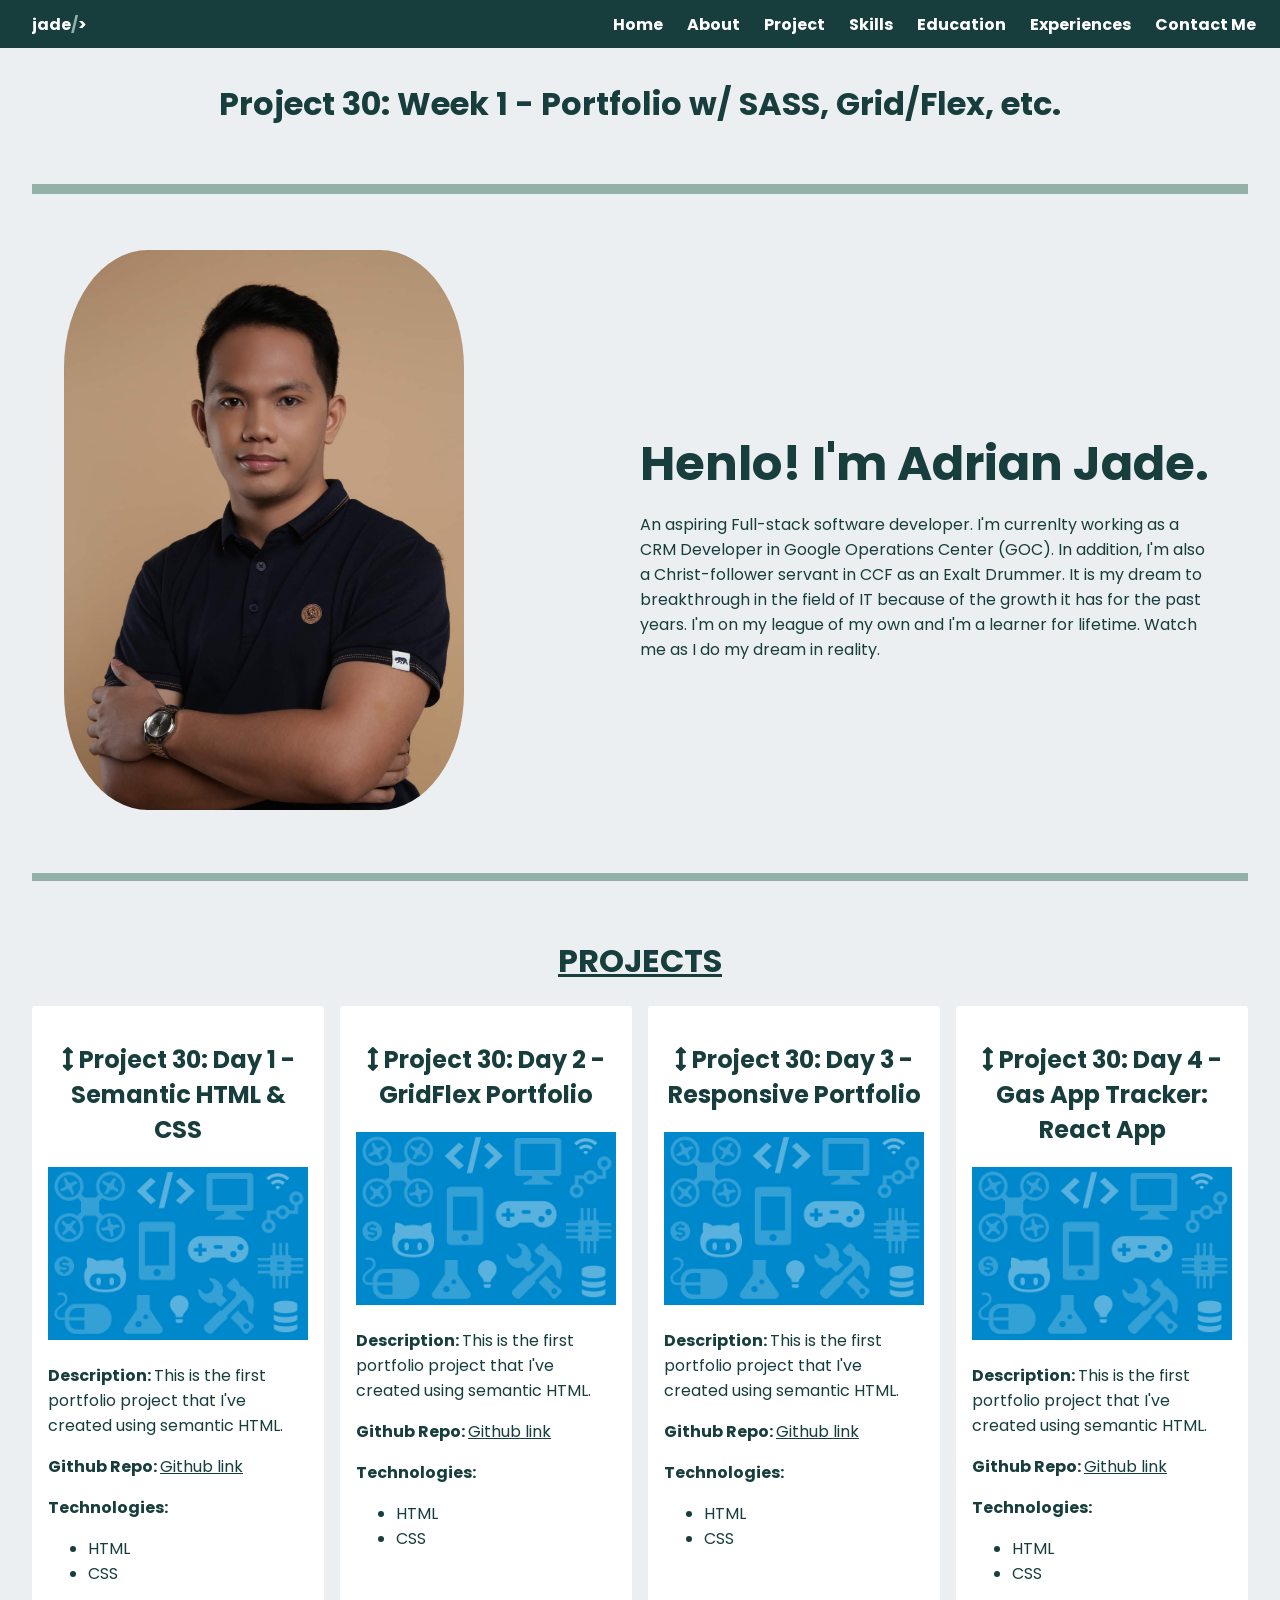
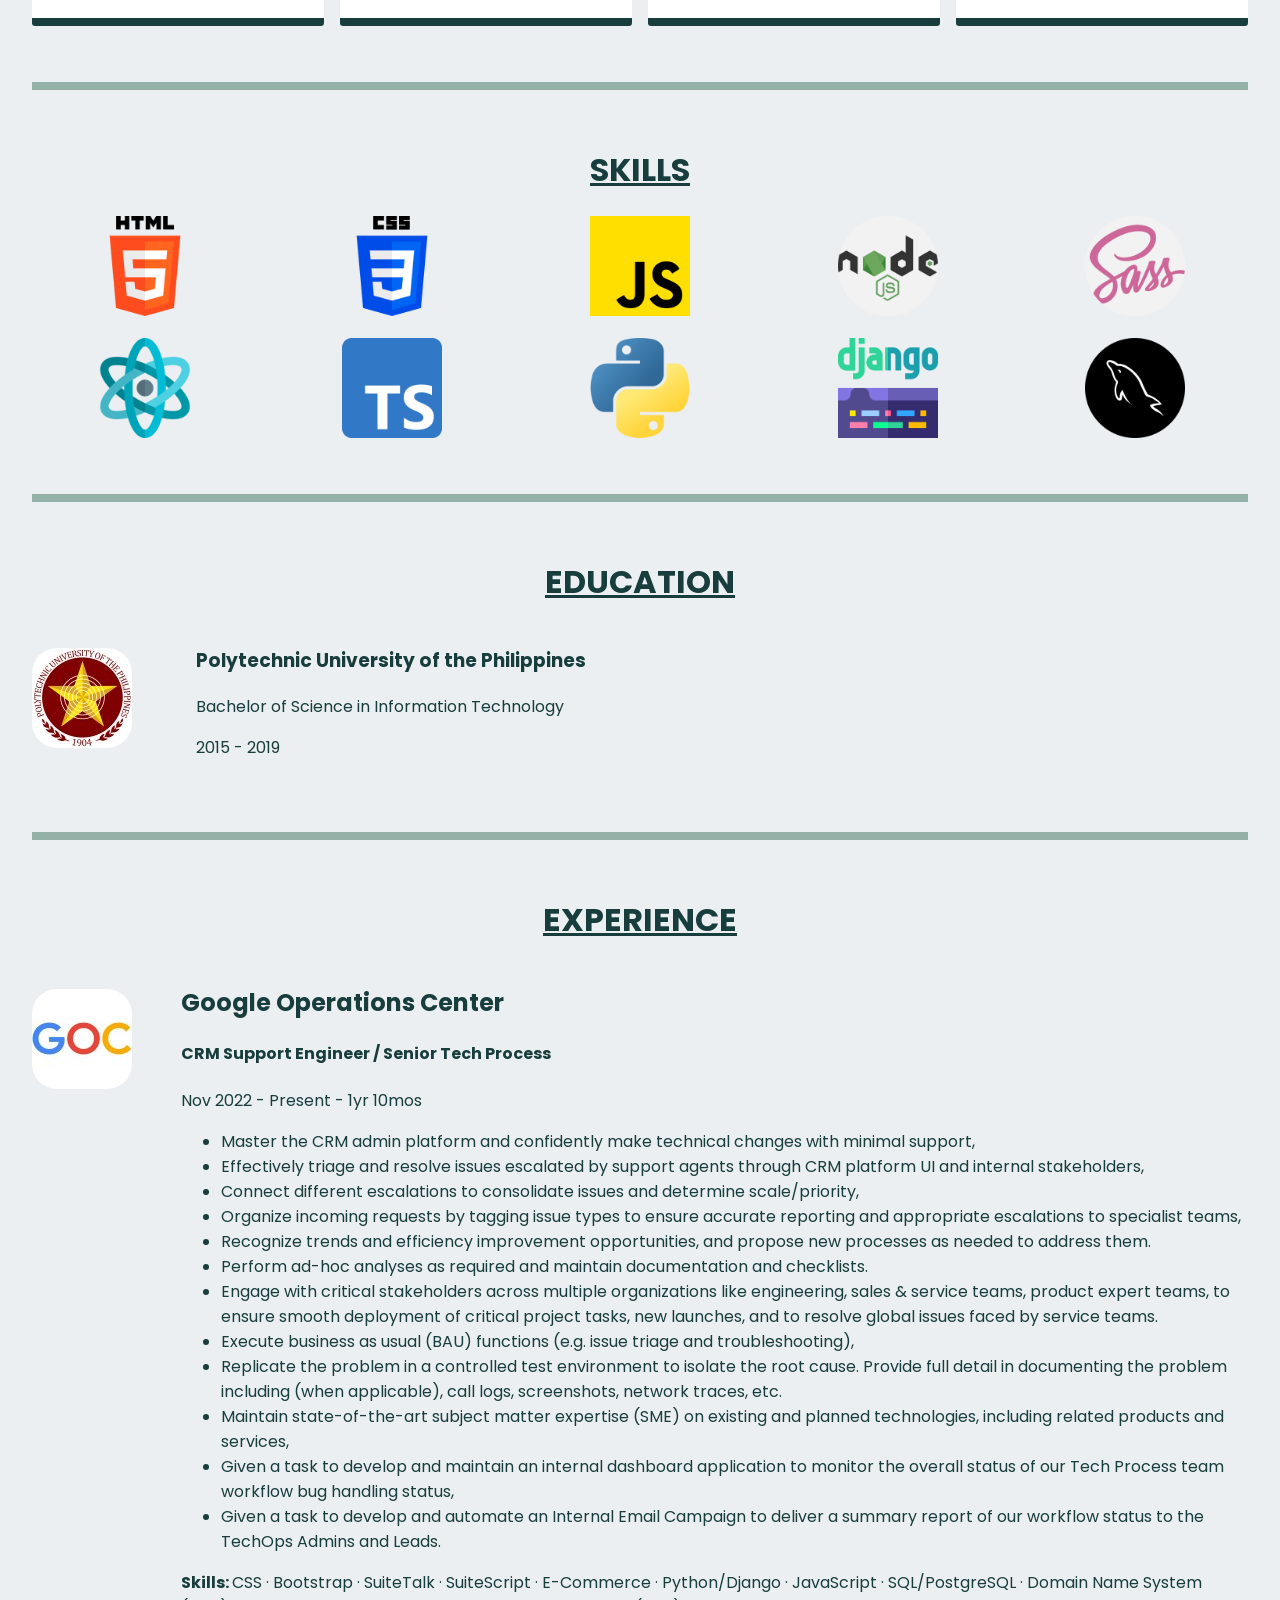
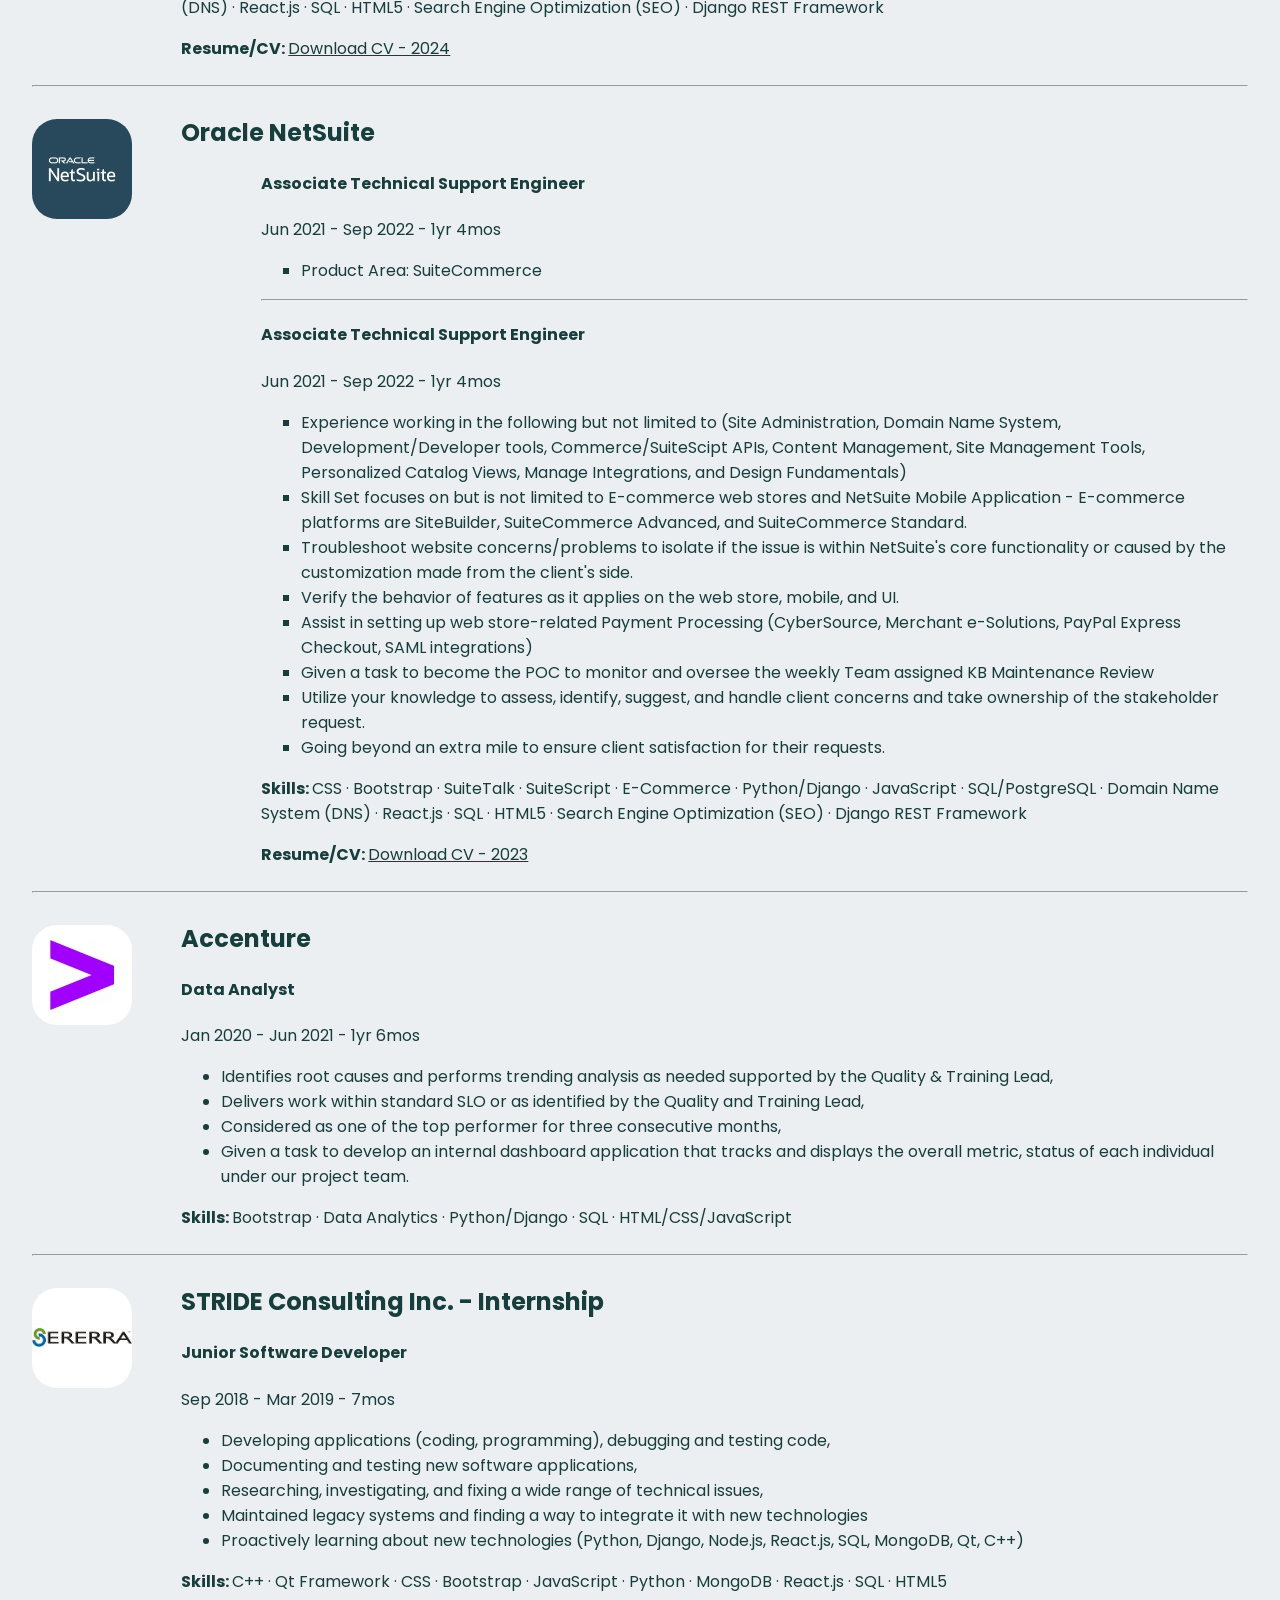
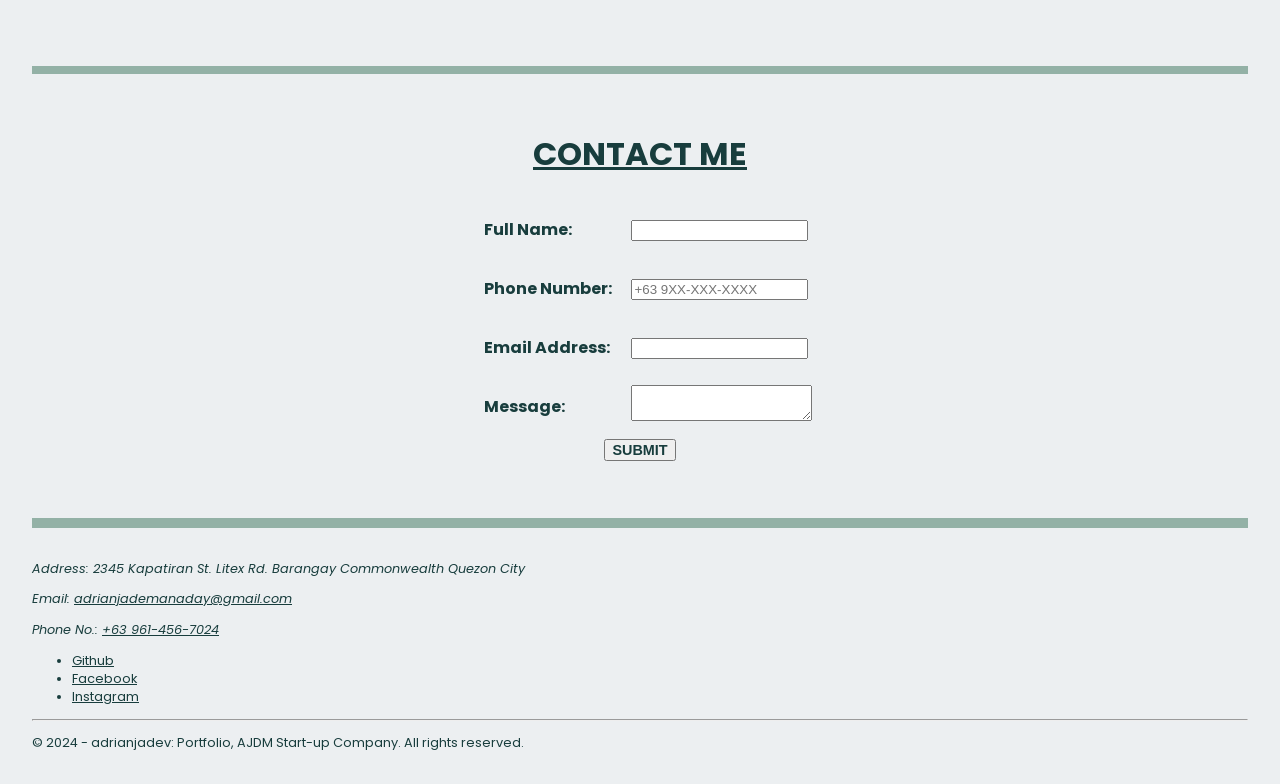
==== commit 3aa21e37: "updated the experience section" ====
--- a/index.html
+++ b/index.html
@@ -158,7 +158,7 @@
                     <h2 class="company">Google Operations Center</h2>
                     <h4 class="title">CRM Support Engineer / Senior Tech Process</h4>
                     <p class="employment">Nov 2022 - Present - 1yr 10mos</p>
-                    <ul>
+                    <ul class="job-description">
                         <li>Master the CRM admin platform and confidently make technical changes with minimal support,
                         <li>Effectively triage and resolve issues escalated by support agents through CRM platform UI and internal stakeholders,    
                         </li>
@@ -185,29 +185,38 @@
                 </div>
                 <div class="job-jd">
                     <h2 class="company">Oracle NetSuite</h2>
-                    <h4 class="title">Technical Support Engineer</h4>
-                    <p class="employment">Sep 2022 - Nov 2022 - 3mos</p>
+                    <div>
+                        <ul>
+                            <ul class="job-description">
+                                    <h4 class="title">Associate Technical Support Engineer</h4>
+                                    <p class="employment">Jun 2021 - Sep 2022 - 1yr 4mos</p>
+                                    <ul>
+                                        <li>
+                                            Product Area: SuiteCommerce</ul>
+                                        </li>
+                            </ul>
+                        </ul>
+                    </div>
+                    
                     <ul>
-                        <li>Product Area: SuiteCommerce</li>
-                    </ul>
-                    <p class="resume-cv"><strong>Resume/CV: </strong><a href="https://media.licdn.com/dms/document/media/D562DAQH1QCiyOWOtGg/profile-treasury-document-pdf-analyzed/0/1664472916080?e=1724889600&v=beta&t=p-YOHVg8dufSEslzCupui-ZeMHm8qE8m4GXBwPOdvyQ">Download CV - 2023</a></p>
-                    <hr>
-                    <!-- NetSuite: Inside change of role -->
-                    <h4 class="title">Associate Technical Support Engineer</h4>
-                    <p class="employment">Jun 2021 - Sep 2022 - 1yr 4mos</p>
-                    <ul>
-                        <li>Experience working in the following but not limited to (Site Administration, Domain Name System, Development/Developer tools, Commerce/SuiteScipt APIs, Content Management, Site Management Tools, Personalized Catalog Views, Manage Integrations, and Design Fundamentals)</li>
-                        <li>Skill Set focuses on but is not limited to E-commerce web stores and NetSuite Mobile Application
-                            - E-commerce platforms are SiteBuilder, SuiteCommerce Advanced, and SuiteCommerce Standard.</li>
-                        <li>Troubleshoot website concerns/problems to isolate if the issue is within NetSuite's core functionality or caused by the customization made from the client's side.</li>
-                        <li>Verify the behavior of features as it applies on the web store, mobile, and UI.</li>
-                        <li>Assist in setting up web store-related Payment Processing (CyberSource, Merchant e-Solutions, PayPal Express Checkout, SAML integrations)</li>
-                        <li>Given a task to become the POC to monitor and oversee the weekly Team assigned KB Maintenance Review</li>
-                        <li>Utilize your knowledge to assess, identify, suggest, and handle client concerns and take ownership of the stakeholder request.</li>
-                        <li>Going beyond an extra mile to ensure client satisfaction for their requests.</li>
-                    </ul>
-                    
-                    <p class="job-skills"><strong>Skills: </strong>CSS · Bootstrap · SuiteTalk · SuiteScript · E-Commerce · Python/Django · JavaScript · SQL/PostgreSQL · Domain Name System (DNS) · React.js · SQL · HTML5 · Search Engine Optimization (SEO) · Django REST Framework</p>
+                    <ul class="job-description">
+                        <hr>
+                        <!-- NetSuite: Inside change of role -->
+                        <h4 class="title">Associate Technical Support Engineer</h4>
+                        <p class="employment">Jun 2021 - Sep 2022 - 1yr 4mos</p>
+                        <ul>
+                            <li>Experience working in the following but not limited to (Site Administration, Domain Name System, Development/Developer tools, Commerce/SuiteScipt APIs, Content Management, Site Management Tools, Personalized Catalog Views, Manage Integrations, and Design Fundamentals)</li>
+                            <li>Skill Set focuses on but is not limited to E-commerce web stores and NetSuite Mobile Application
+                                - E-commerce platforms are SiteBuilder, SuiteCommerce Advanced, and SuiteCommerce Standard.</li>
+                                <li>Troubleshoot website concerns/problems to isolate if the issue is within NetSuite's core functionality or caused by the customization made from the client's side.</li>
+                                <li>Verify the behavior of features as it applies on the web store, mobile, and UI.</li>
+                                <li>Assist in setting up web store-related Payment Processing (CyberSource, Merchant e-Solutions, PayPal Express Checkout, SAML integrations)</li>
+                                <li>Given a task to become the POC to monitor and oversee the weekly Team assigned KB Maintenance Review</li>
+                                <li>Utilize your knowledge to assess, identify, suggest, and handle client concerns and take ownership of the stakeholder request.</li>
+                                <li>Going beyond an extra mile to ensure client satisfaction for their requests.</li>
+                            </ul>
+                            <p class="job-skills"><strong>Skills: </strong>CSS · Bootstrap · SuiteTalk · SuiteScript · E-Commerce · Python/Django · JavaScript · SQL/PostgreSQL · Domain Name System (DNS) · React.js · SQL · HTML5 · Search Engine Optimization (SEO) · Django REST Framework</p>
+                            <p class="resume-cv"><strong>Resume/CV: </strong><a href="https://media.licdn.com/dms/document/media/D562DAQH1QCiyOWOtGg/profile-treasury-document-pdf-analyzed/0/1664472916080?e=1724889600&v=beta&t=p-YOHVg8dufSEslzCupui-ZeMHm8qE8m4GXBwPOdvyQ">Download CV - 2023</a></p>
                 </div>
             </div>
             <hr>
@@ -220,7 +229,7 @@
                     <h2 class="company">Accenture</h2>
                     <h4 class="title">Data Analyst</h4>
                     <p class="employment">Jan 2020 - Jun 2021 - 1yr 6mos</p>
-                    <ul>
+                    <ul class="job-description">
                         <li>Identifies root causes and performs trending analysis as needed supported by the Quality & Training Lead,</li>
                         <li>Delivers work within standard SLO or as identified by the Quality and Training Lead,</li>
                         <li>Considered as one of the top performer for three consecutive months,</li>
@@ -236,10 +245,10 @@
                     <img src="images/stride_logo_thumbnail.jpeg" alt="stride logo">
                 </div>
                 <div class="job-jd">
-                    <h2 class="company">Accenture</h2>
-                    <h4 class="title">Data Analyst</h4>
+                    <h2 class="company">STRIDE Consulting Inc. - Internship </h2>
+                    <h4 class="title">Junior Software Developer</h4>
                     <p class="employment">Sep 2018 - Mar 2019 - 7mos</p>
-                    <ul>
+                    <ul class="job-description">
                         <li>Developing applications (coding, programming), debugging and testing code,</li>
                         <li>Documenting and testing new software applications,</li>
                         <li>Researching, investigating, and fixing a wide range of technical issues,</li>
@@ -282,7 +291,7 @@
         </form>
         </div>
 
-        <hr class="hr-breaker" id="hr-footer">
+        <hr class="hr-breaker-no-padding" id="hr-footer">
 
         <!-- Footer Section -->
         <div id="wrapper-footer">
@@ -299,9 +308,7 @@
                         <li><a href="https://www.instagram.com/eydriyan.jeyd/" target="_blank">Instagram</a></li>
                     </ul>
                 </div>
-
-                <hr class="hr-breaker-no-padding" id="hr-footer">
-                
+              <hr>
                 <p id="copyright">&copy; 2024 - adrianjadev: Portfolio, AJDM Start-up Company. All rights reserved.</p>
             </footer>
         </div>
--- a/styles/styles.css
+++ b/styles/styles.css
@@ -181,6 +181,9 @@
   text-align: center;
 }
 
+#wrapper-footer {
+  margin-top: -1.5em;
+}
 #wrapper-footer #footer {
   font-size: 0.8em;
   color: red;
@@ -361,8 +364,14 @@
     align-items: center;
     flex-direction: column;
   }
+  #wrapper-grid-experience .company {
+    font-size: 1.2em;
+  }
   #wrapper-grid-experience .company, #wrapper-grid-experience .title, #wrapper-grid-experience .employment {
     text-align: center;
+  }
+  #wrapper-grid-experience .job-description {
+    font-size: 0.8em;
   }
   .section-title {
     font-size: 1.4em;
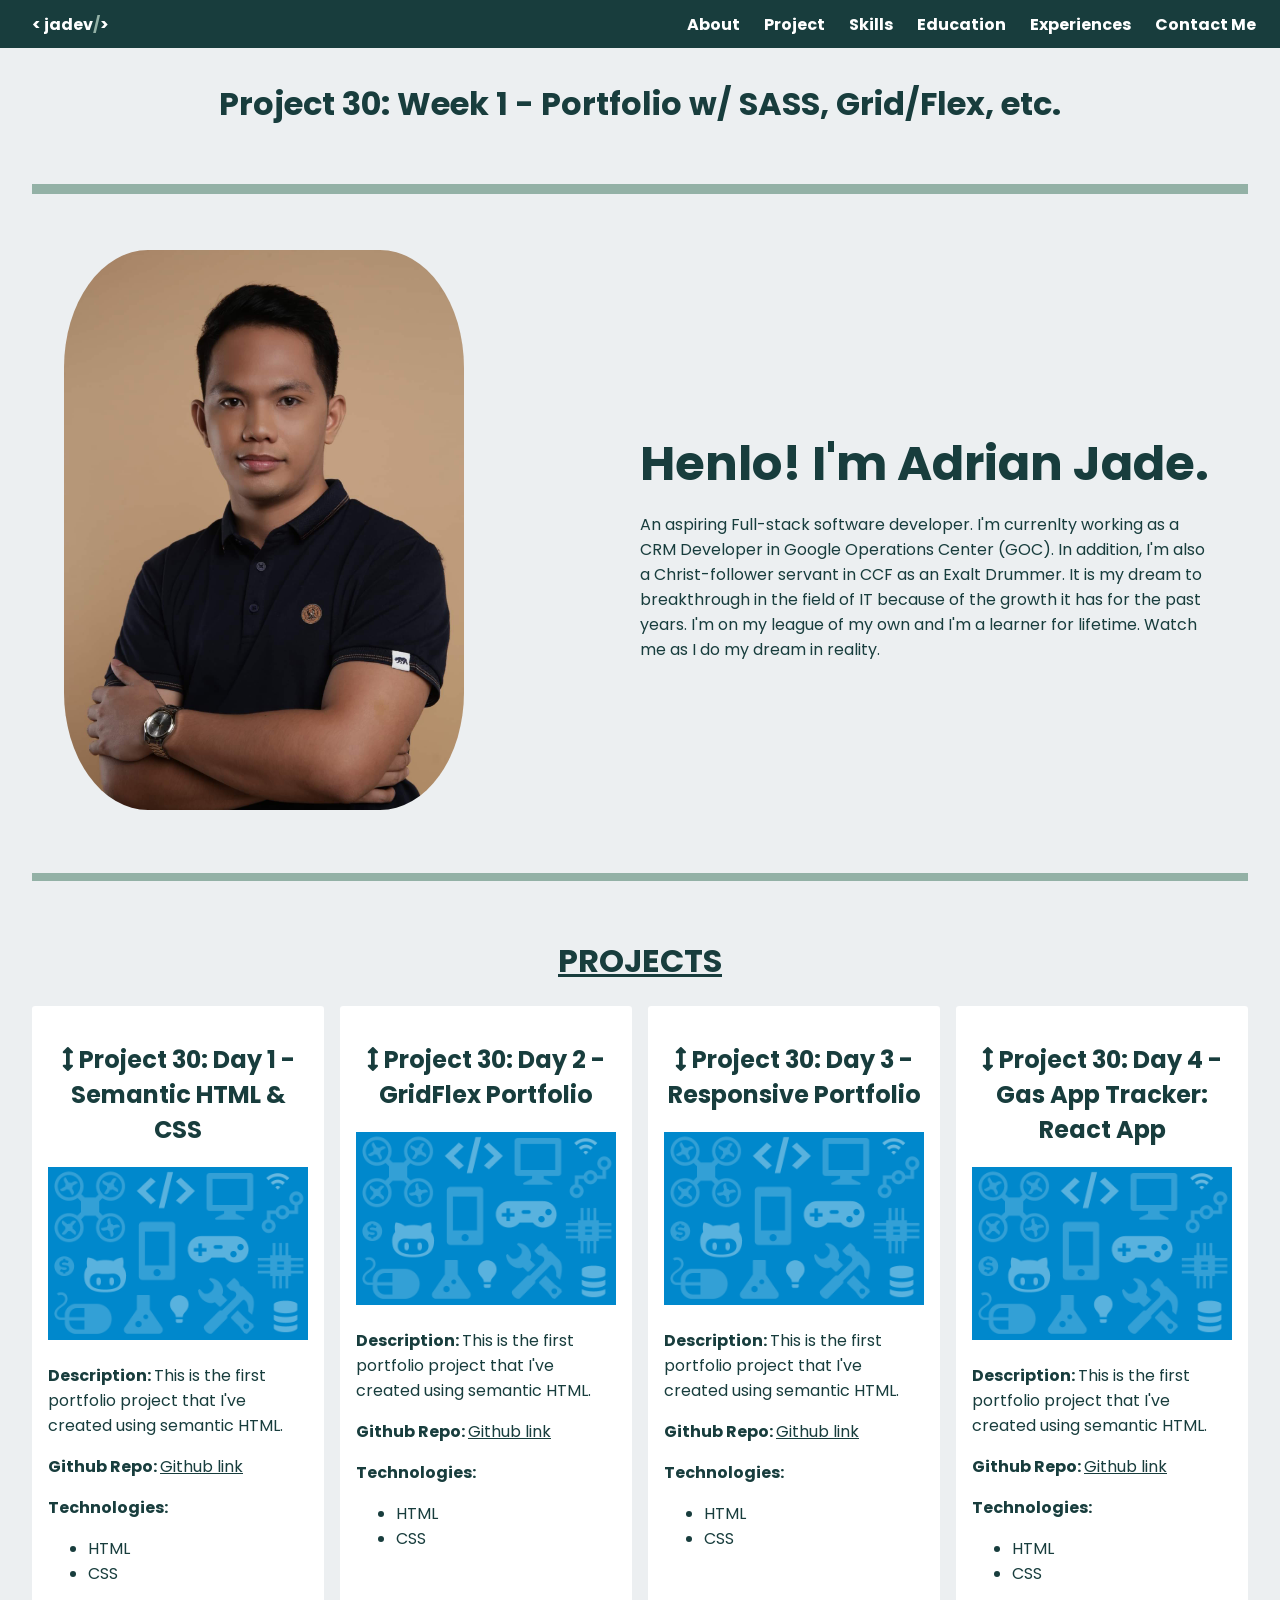
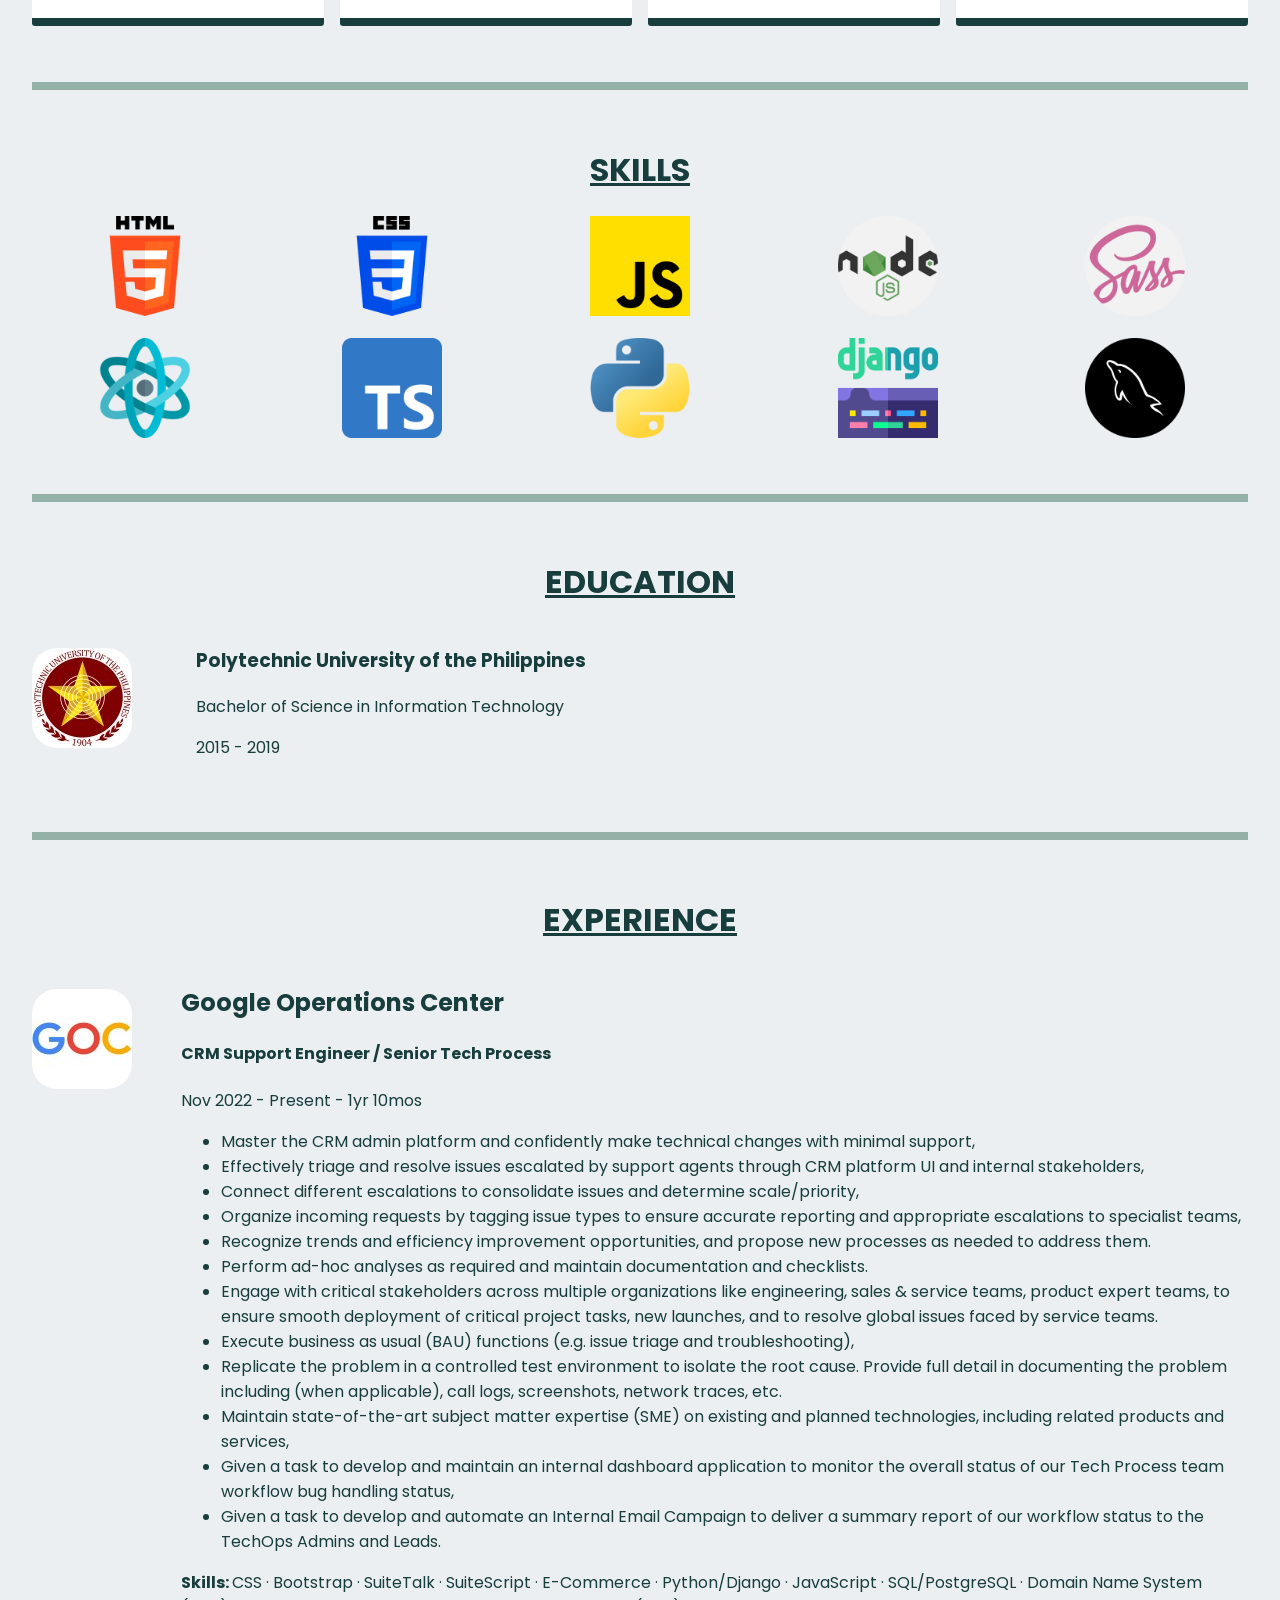
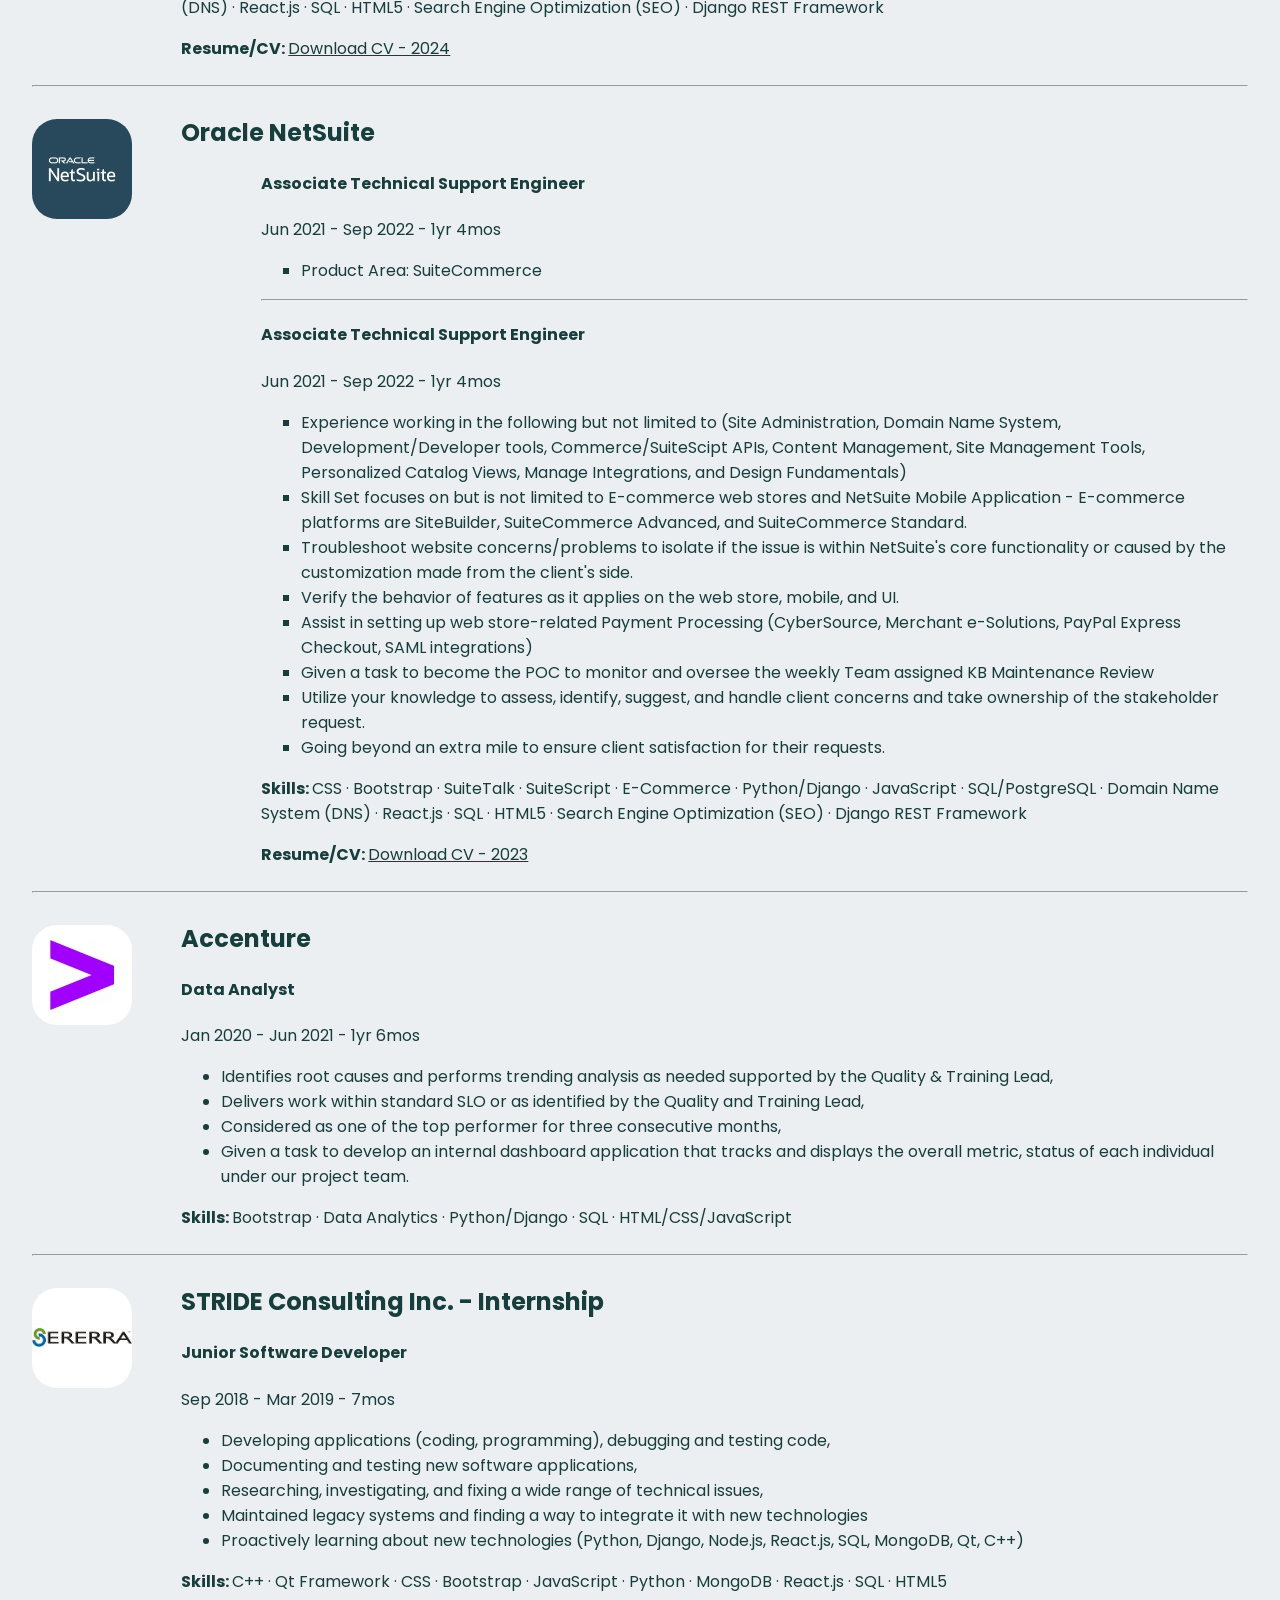
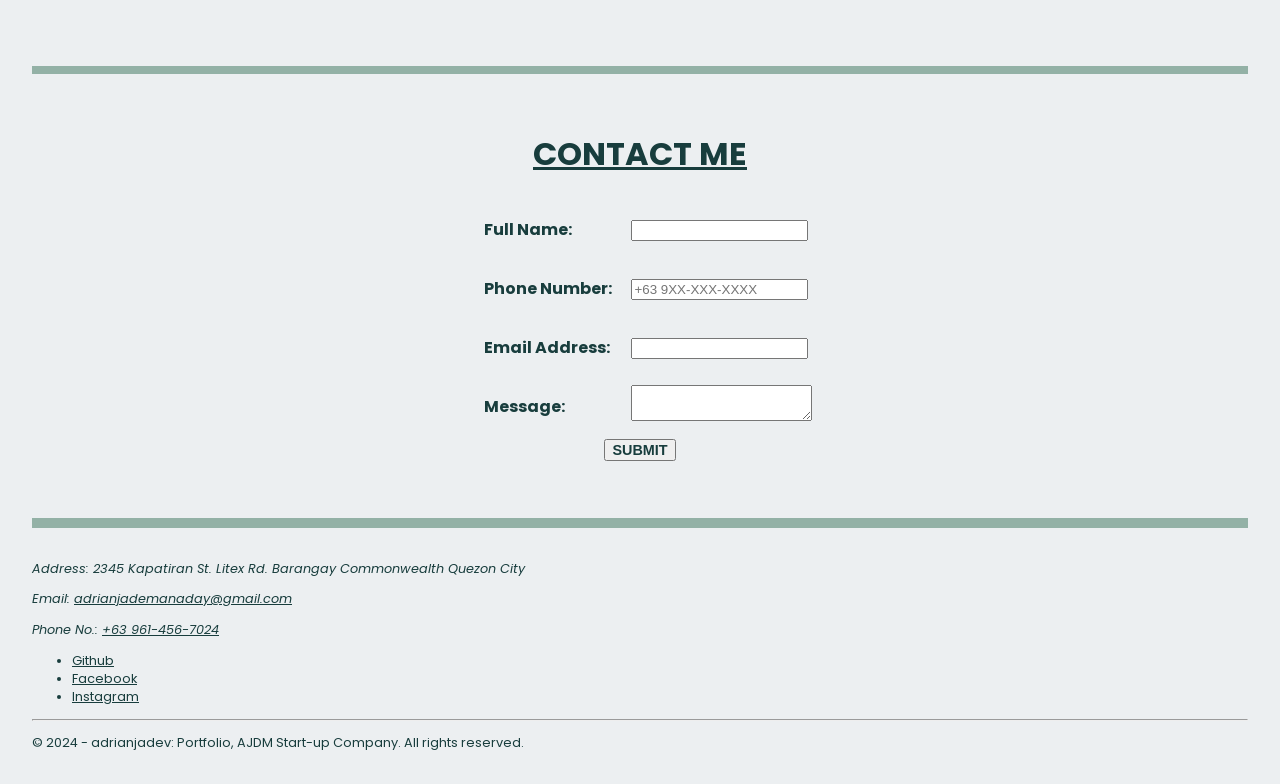
==== commit 146381d1: "updated the nav logo" ====
--- a/index.html
+++ b/index.html
@@ -13,8 +13,7 @@
     <!-- Nav section -->
     <nav class="navbar">
             <ul>
-                <li><span id="logo-text">jade<span id="logo_slash">/</span>></li>
-                <li><a href="#">Home</a></li>
+                <li><a class="logo" href="#"><span id="logo-text">< jadev<span id="logo_slash">/</span></span>></a></li>
                 <li><a href="#hr-about">About</a></li>
                 <li><a href="#hr-project">Project</a></li>
                 <li><a href="#hr-skills">Skills</a></li>
@@ -26,7 +25,7 @@
 
     <div id="wrapper-main">
         <!-- Home section -->
-        <div class="header" #>
+        <div class="header">
             <h1>Project 30: Week 1 - Portfolio w/ SASS, Grid/Flex, etc.</h1>
         </div>
 
--- a/styles/styles.css
+++ b/styles/styles.css
@@ -68,6 +68,9 @@
 .navbar ul a:hover {
   border-bottom: 0.2em solid #93B1A6;
 }
+.navbar .logo:hover {
+  border-bottom: none;
+}
 .navbar #logo-text {
   color: #ffffff;
 }
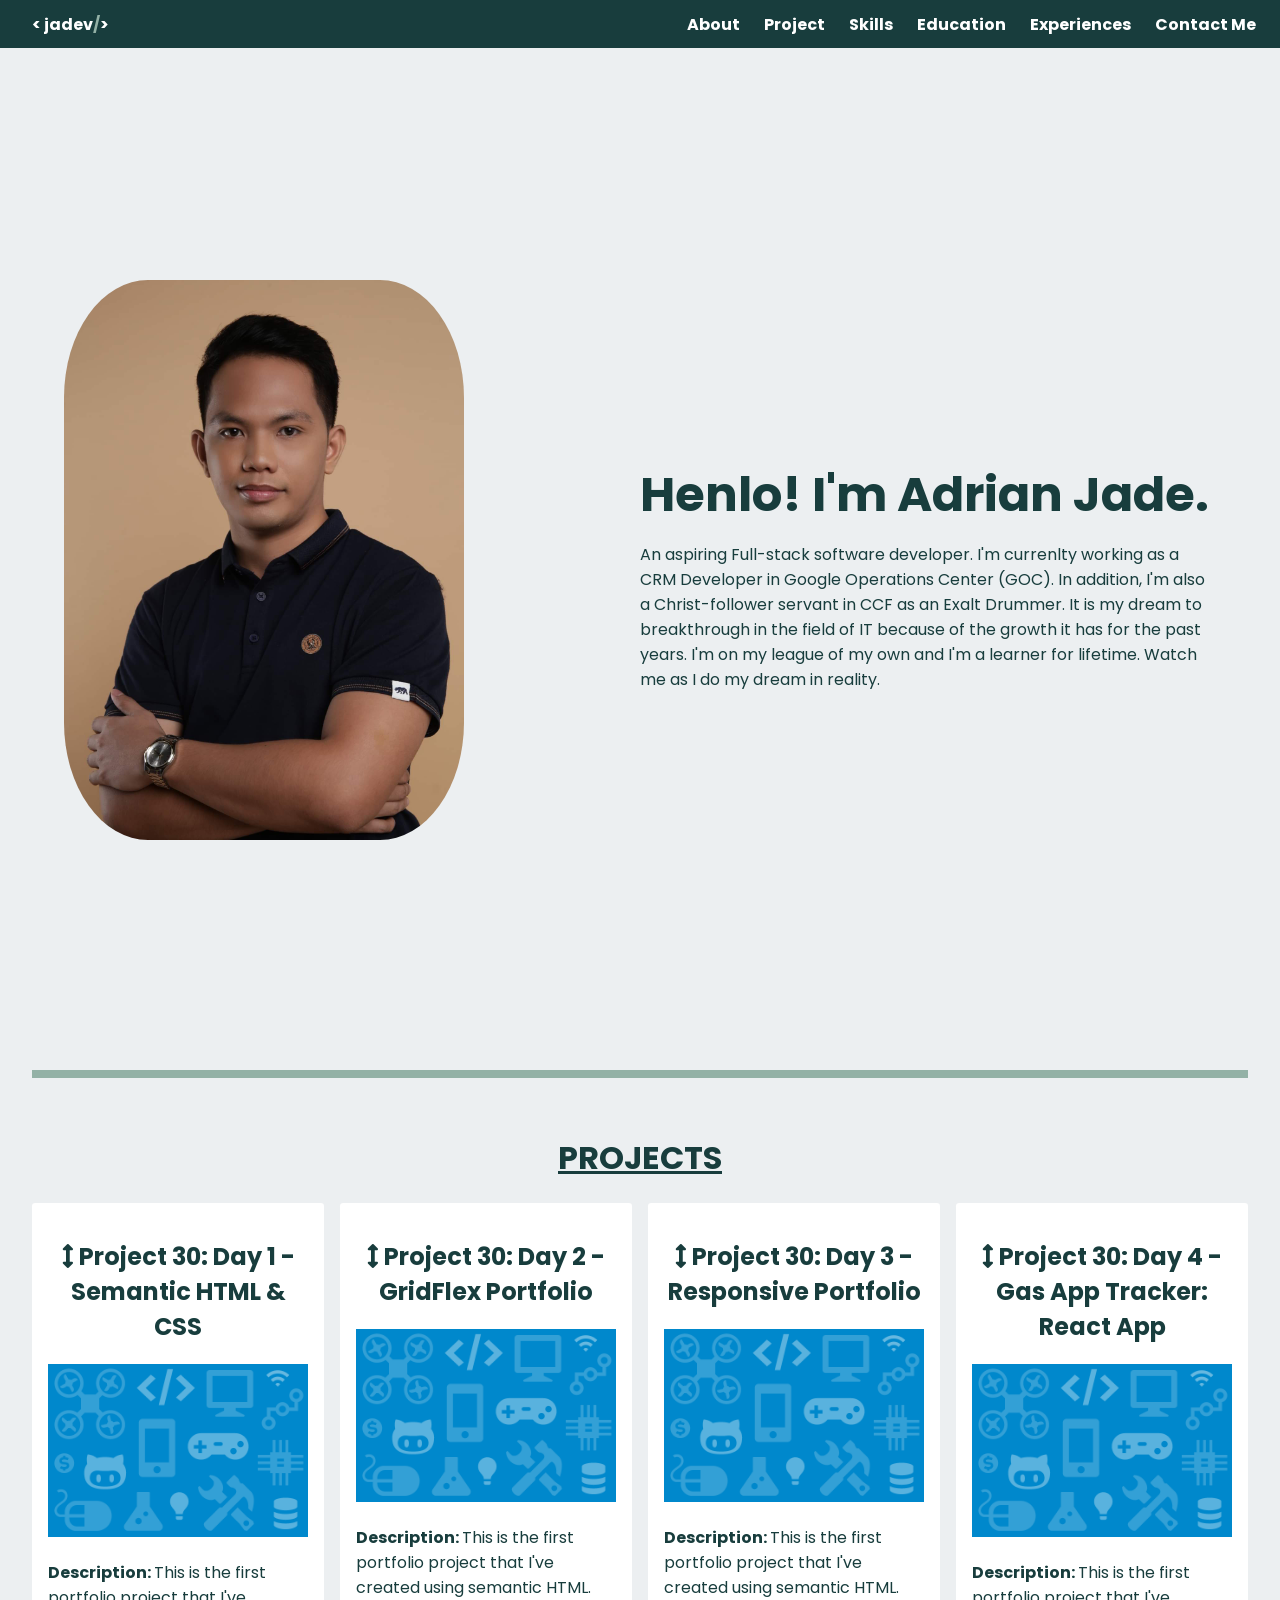
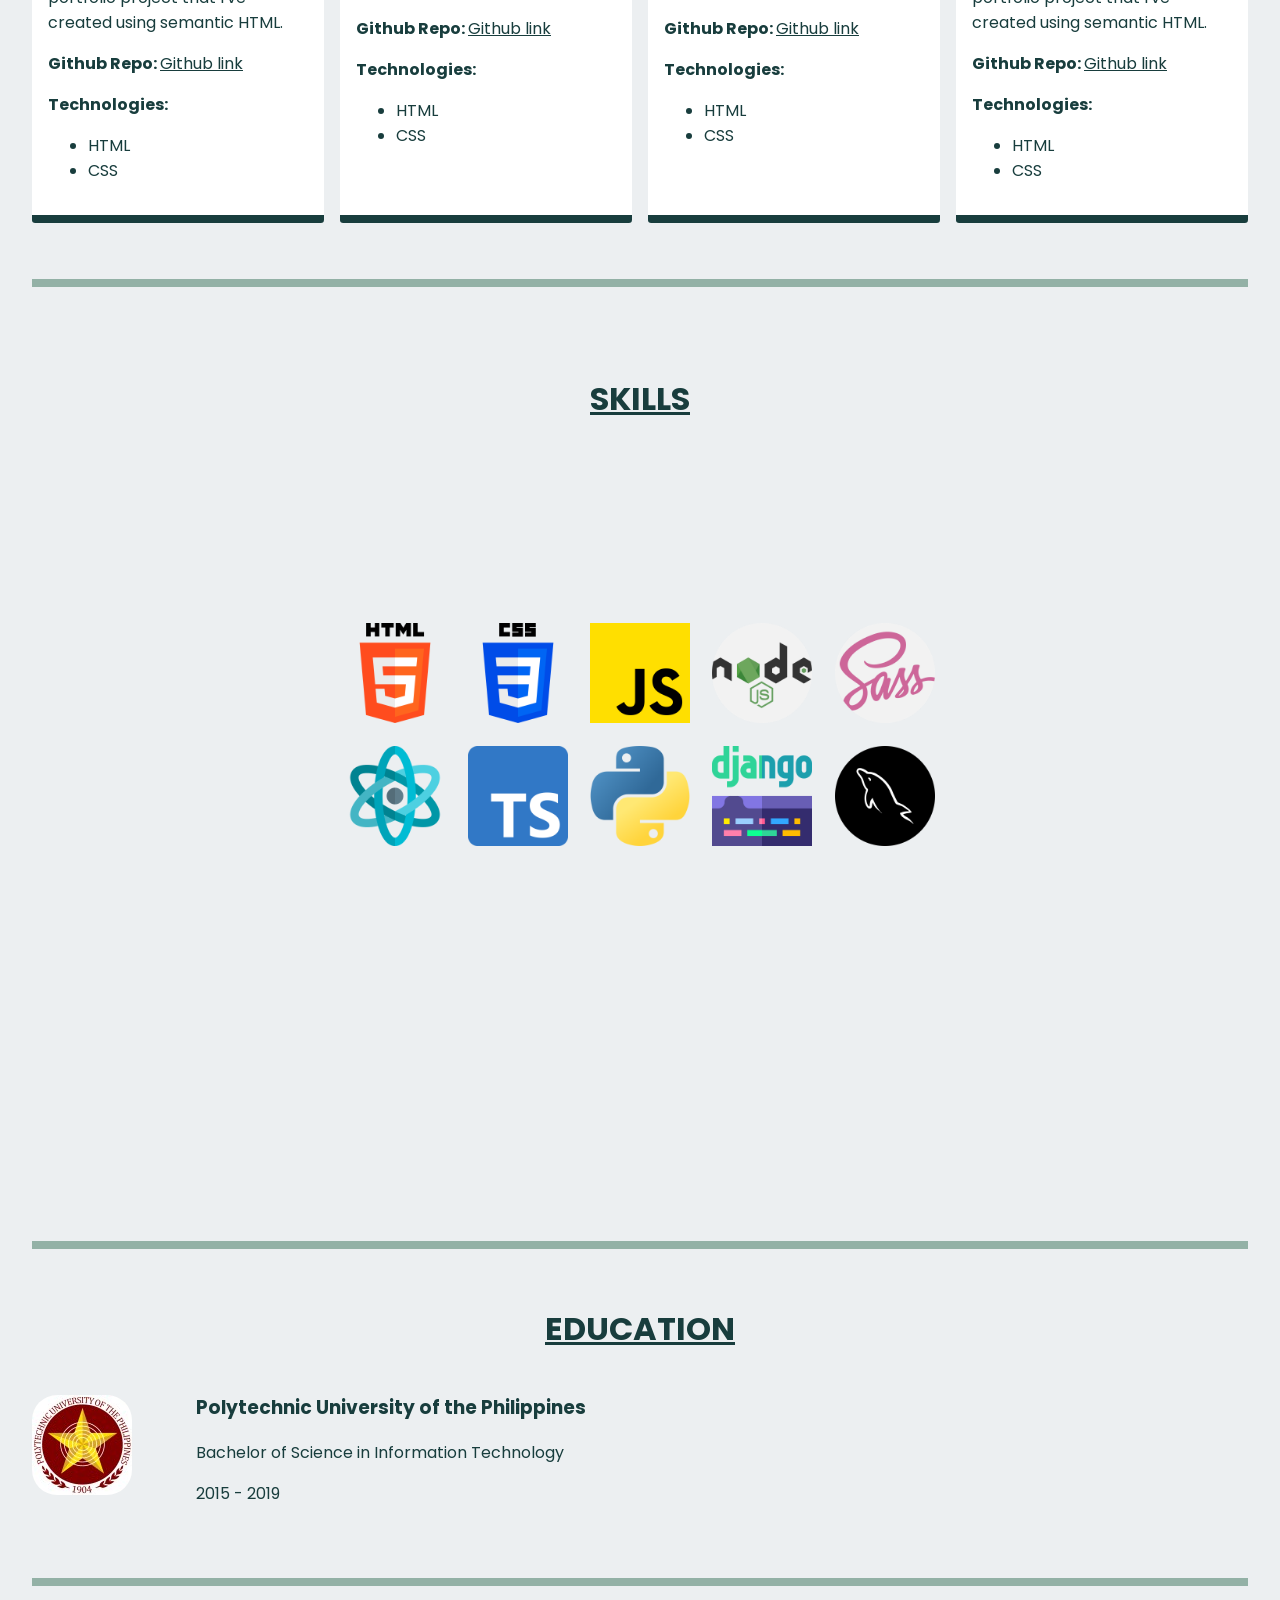
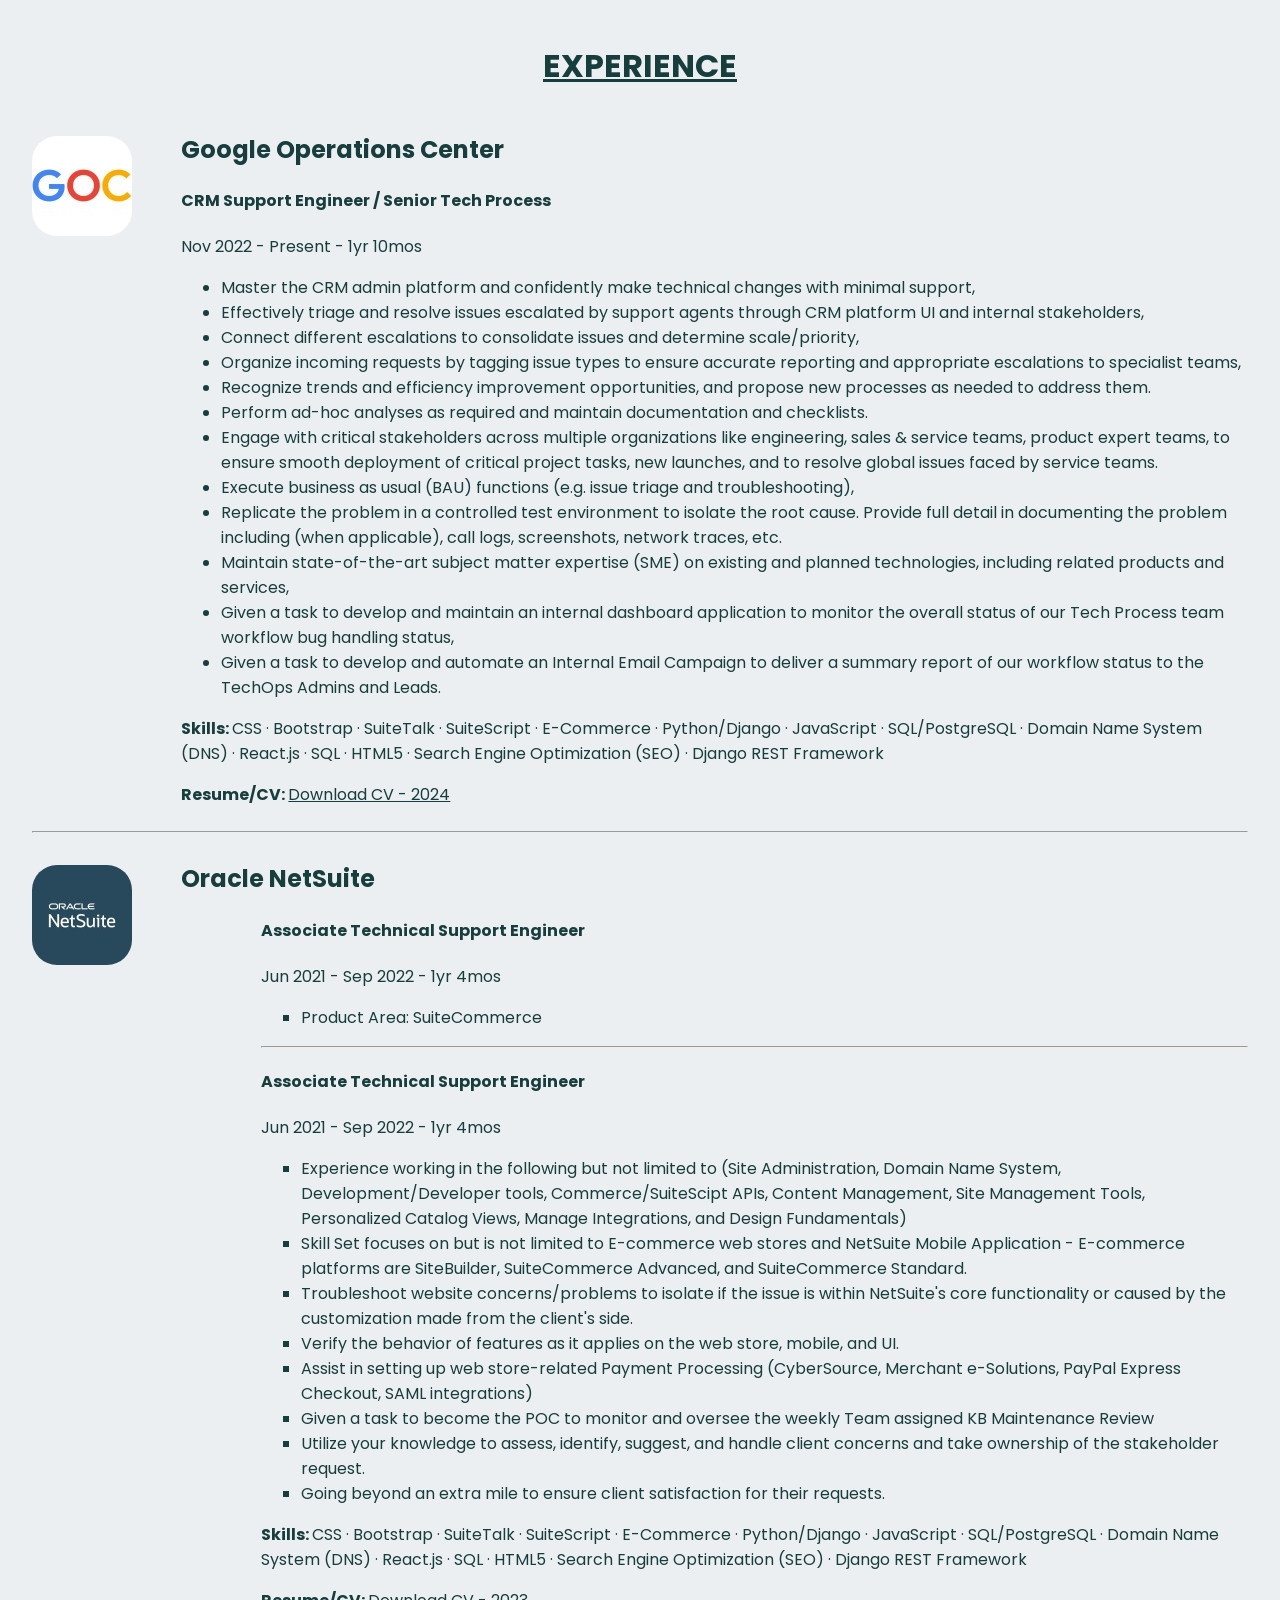
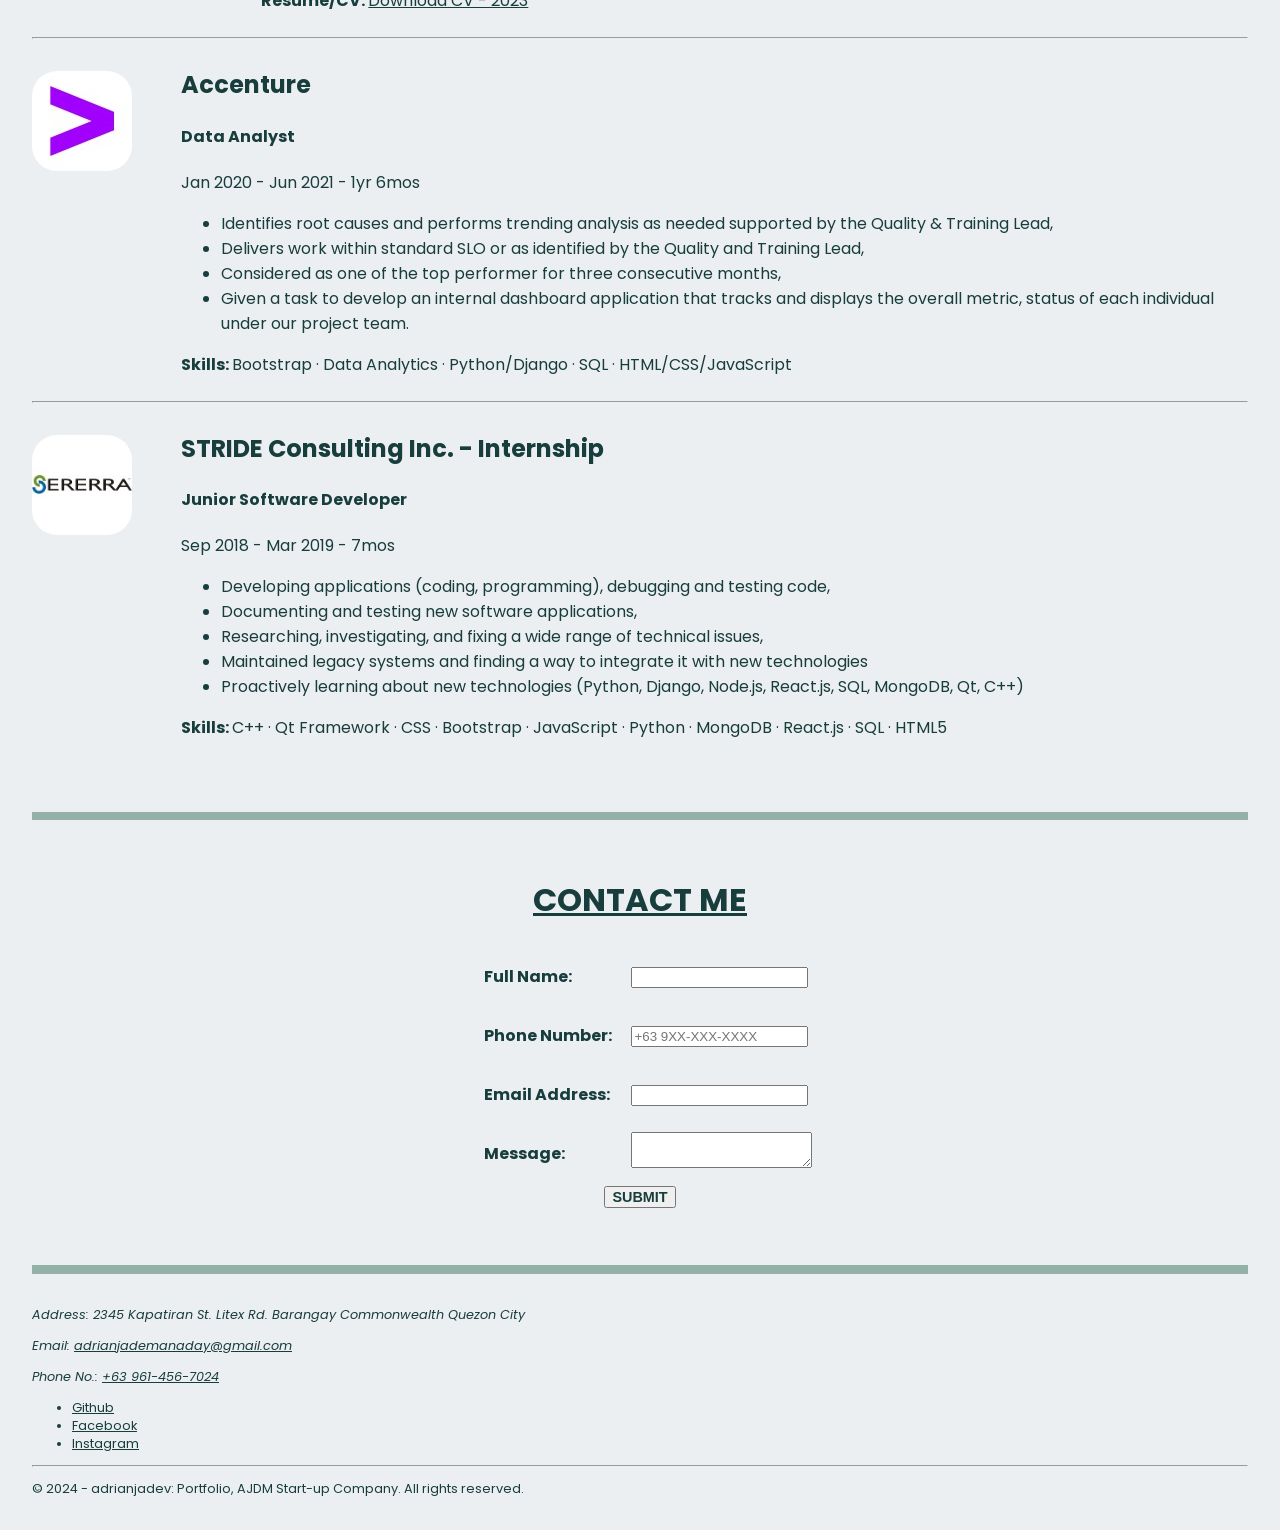
==== commit d0311cce: "refactored  some styles" ====
--- a/index.html
+++ b/index.html
@@ -13,8 +13,8 @@
     <!-- Nav section -->
     <nav class="navbar">
             <ul>
-                <li><a class="logo" href="#"><span id="logo-text">< jadev<span id="logo_slash">/</span></span>></a></li>
-                <li><a href="#hr-about">About</a></li>
+                <li><a class="logo" href="#hr"><span id="logo-text">< jadev<span id="logo_slash">/</span></span>></a></li>
+                <li><a href="#hr">About</a></li>
                 <li><a href="#hr-project">Project</a></li>
                 <li><a href="#hr-skills">Skills</a></li>
                 <li><a href="#hr-education">Education</a></li>
@@ -26,10 +26,10 @@
     <div id="wrapper-main">
         <!-- Home section -->
         <div class="header">
-            <h1>Project 30: Week 1 - Portfolio w/ SASS, Grid/Flex, etc.</h1>
-        </div>
-
-        <hr class="hr-breaker-no-padding" id="hr-about">
+            <!-- <h1>Project 30: Week 1 - Portfolio w/ SASS, Grid/Flex, etc.</h1> -->
+        </div>
+
+        <hr class="hr-breaker-no-padding" id="hr">
 
         <!-- About section -->  
         <section id="wrapper-about">
@@ -46,7 +46,7 @@
 
         <!-- Projects Section -->
         <h1 id="project" class="section-title">Projects</h1>
-        <div id="wrapper-grid-projects">
+        <section id="wrapper-grid-projects">
             <div class="container">
                 <h2 class="project-title">
                     <i class="fas fa-arrows-alt-v" aria-hidden="true"></i>
@@ -103,29 +103,29 @@
                     <li>CSS</li>
                 </ul>
             </div>
-        </div> 
+        </section> 
 
         <hr class="hr-breaker" id="hr-skills">
 
         <!-- Skills Section -->
-        <div id="wrapper-skills">
             <h1 id="skills" class="section-title">Skills</h1>
-                <div class="container">
-                    <img src="./images/skills-icon/html-5.png" alt="html5 icon">
-                    <img src="./images/skills-icon/css-3.png" alt="css3 icon">
-                    <img src="./images/skills-icon/js.png" alt="js icon">
-                    <img src="./images/skills-icon/nodejs.png" alt="nodejs icon">
-                    <img src="./images/skills-icon/sass.png" alt="sass icon">
-                    <img src="./images/skills-icon/react.png" alt="react icon">
-                    <img src="./images/skills-icon/typescript.png" alt="html5 icon">
-                    <img src="./images/skills-icon/python.png" alt="css3 icon">
-                    <img src="./images/skills-icon/django.png" alt="js icon">
-                    <img src="./images/skills-icon/mysql.png" alt="nodejs icon">
-
-                    <!-- <img src="skills-icon/.png" alt="sass icon">
-                    <img src="skills-icon/react.png" alt="react icon"> -->
-                </div>
-        </div>
+            <div id="wrapper-skills">
+                    <div class="container">
+                        <img src="./images/skills-icon/html-5.png" alt="html5 icon">
+                        <img src="./images/skills-icon/css-3.png" alt="css3 icon">
+                        <img src="./images/skills-icon/js.png" alt="js icon">
+                        <img src="./images/skills-icon/nodejs.png" alt="nodejs icon">
+                        <img src="./images/skills-icon/sass.png" alt="sass icon">
+                        <img src="./images/skills-icon/react.png" alt="react icon">
+                        <img src="./images/skills-icon/typescript.png" alt="html5 icon">
+                        <img src="./images/skills-icon/python.png" alt="css3 icon">
+                        <img src="./images/skills-icon/django.png" alt="js icon">
+                        <img src="./images/skills-icon/mysql.png" alt="nodejs icon">
+
+                        <!-- <img src="skills-icon/.png" alt="sass icon">
+                        <img src="skills-icon/react.png" alt="react icon"> -->
+                    </div>
+            </div>
 
         <hr class="hr-breaker" id="hr-education">
 
@@ -186,7 +186,7 @@
                     <h2 class="company">Oracle NetSuite</h2>
                     <div>
                         <ul>
-                            <ul class="job-description">
+                            <ul class="job-description" id="netsuite-mobile">
                                     <h4 class="title">Associate Technical Support Engineer</h4>
                                     <p class="employment">Jun 2021 - Sep 2022 - 1yr 4mos</p>
                                     <ul>
@@ -198,7 +198,7 @@
                     </div>
                     
                     <ul>
-                    <ul class="job-description">
+                    <ul class="job-description" id="netsuite-mobile">
                         <hr>
                         <!-- NetSuite: Inside change of role -->
                         <h4 class="title">Associate Technical Support Engineer</h4>
--- a/styles/styles.css
+++ b/styles/styles.css
@@ -4,6 +4,10 @@
   height: 0.5em;
   background-color: #93B1A6;
   margin: 3.5em 0;
+}
+
+#hr {
+  visibility: hidden;
 }
 
 .hr-breaker-no-padding {
@@ -91,6 +95,9 @@
   grid-template-columns: repeat(2, 1fr);
   align-items: center;
   margin: 2em;
+  margin-top: -2em;
+  justify-content: center;
+  height: 100vh;
 }
 #wrapper-about .column-1 #ajdm_picture {
   width: 25rem;
@@ -123,10 +130,18 @@
   max-width: 100%;
 }
 
+#skills {
+  padding-top: 1em;
+}
+
 #wrapper-skills {
+  display: flex;
   align-items: center;
   justify-content: center;
   text-align: center;
+  flex-direction: column;
+  height: 100vh;
+  margin-top: -10em;
 }
 #wrapper-skills .container {
   display: grid;
@@ -354,7 +369,7 @@
     padding-right: 1.2em;
   }
   .navbar #logo-text {
-    font-size: 1em;
+    font-size: 1.2em;
   }
   #wrapper-about .column-1 #ajdm_picture {
     width: 18rem;
@@ -376,6 +391,9 @@
   #wrapper-grid-experience .job-description {
     font-size: 0.8em;
   }
+  #wrapper-grid-experience .netsuite-mobile {
+    margin-left: -5em;
+  }
   .section-title {
     font-size: 1.4em;
   }
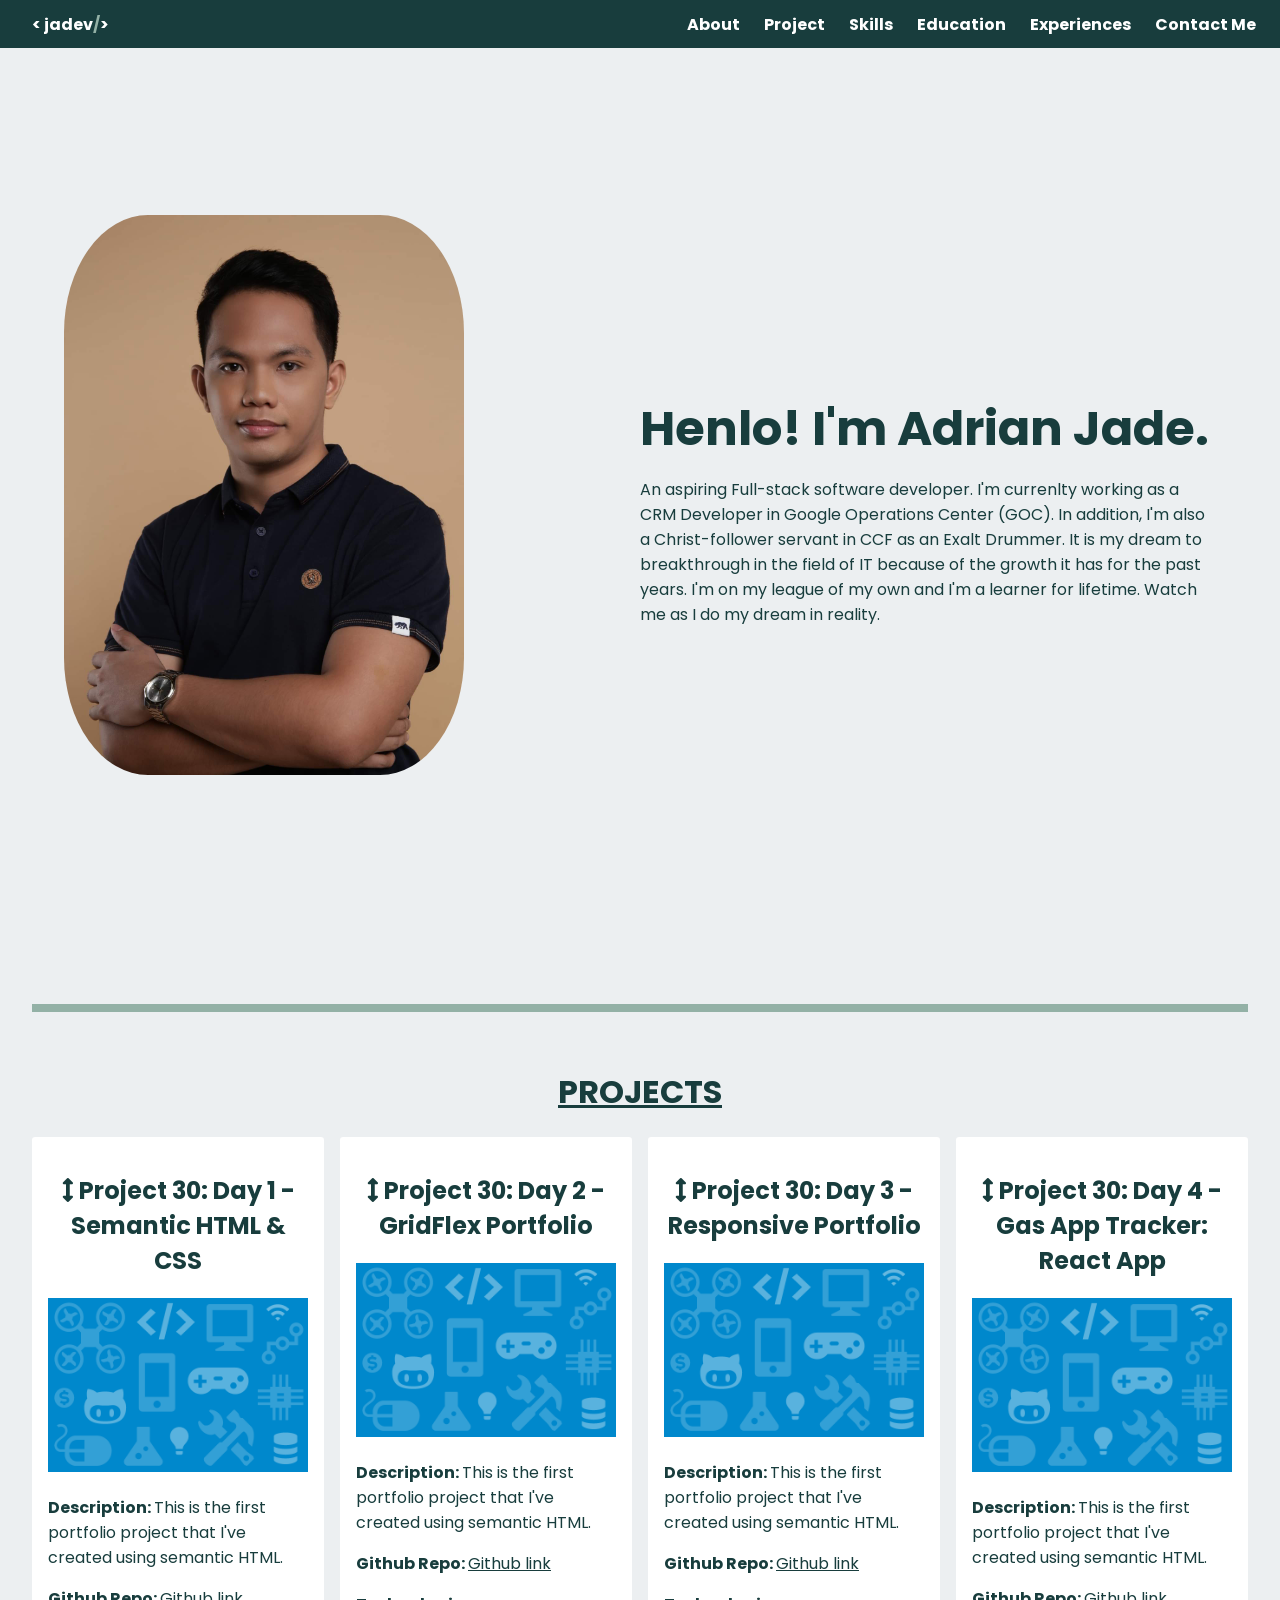
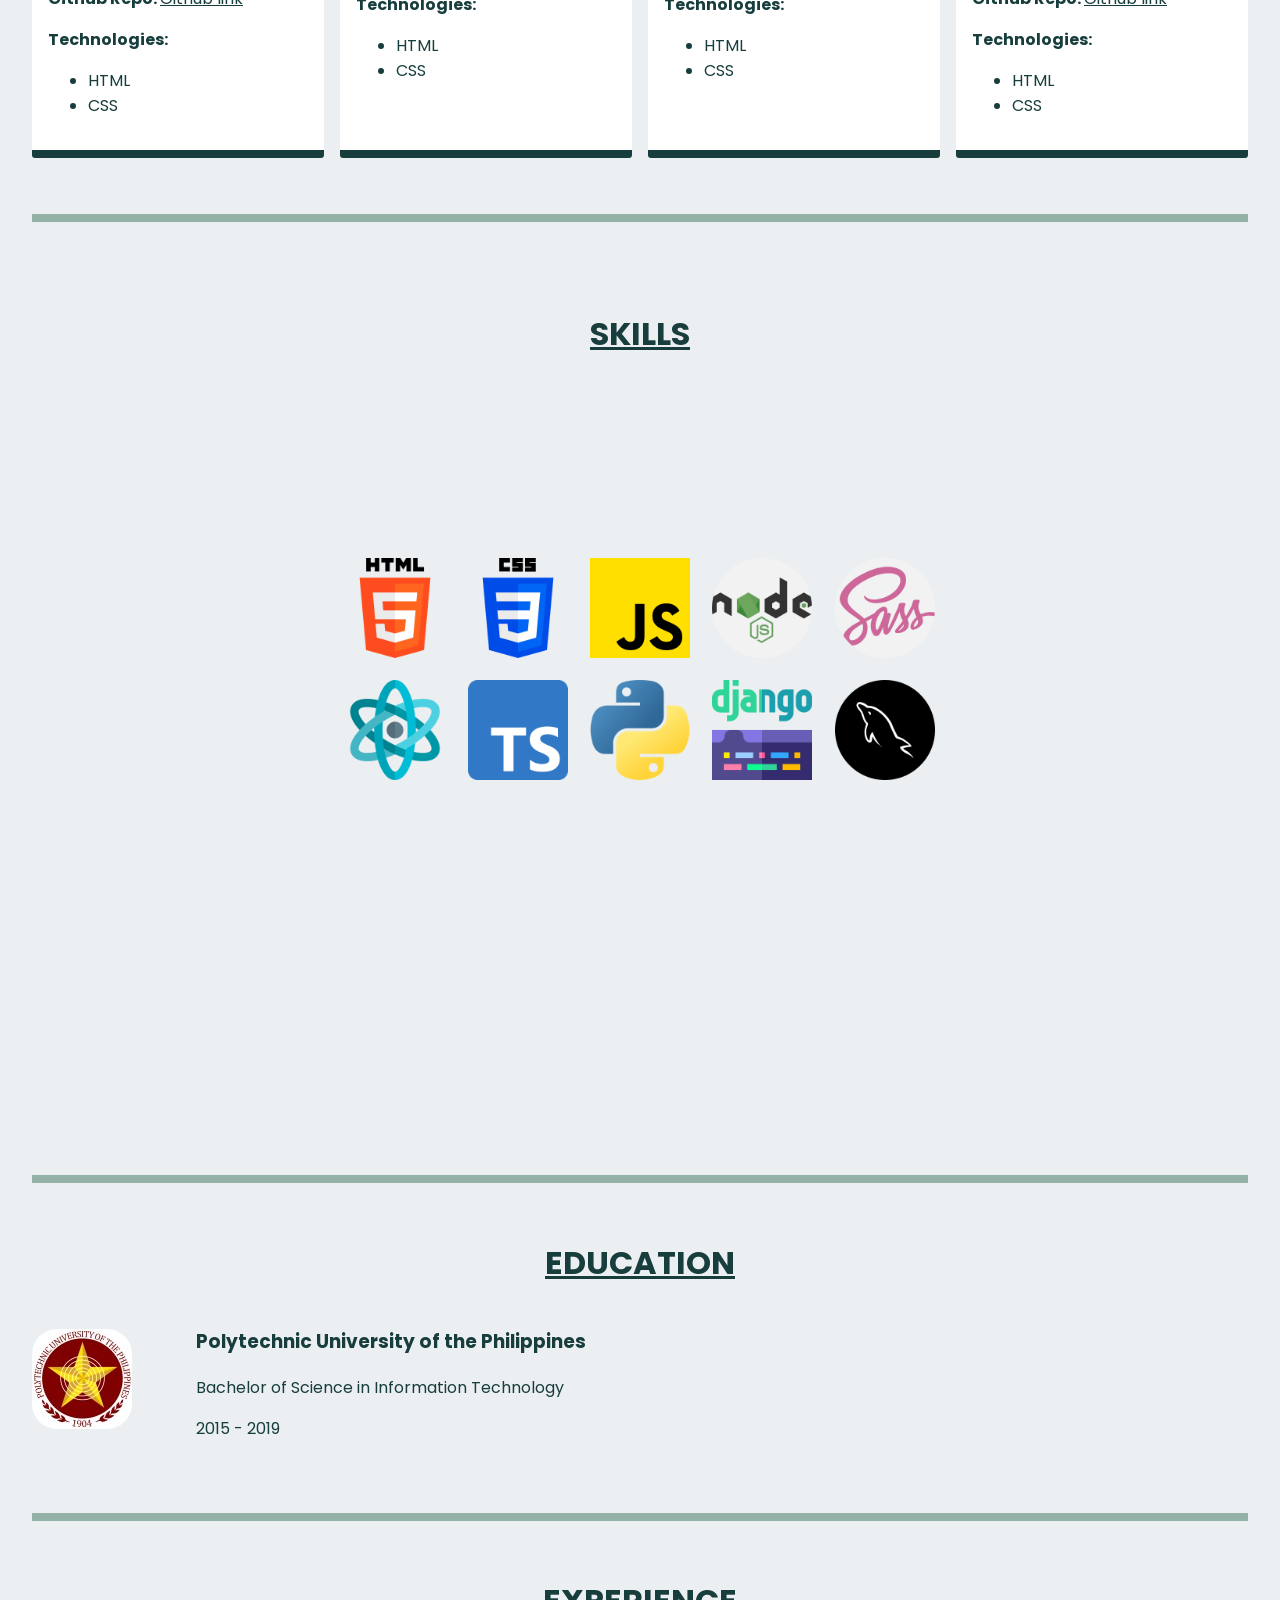
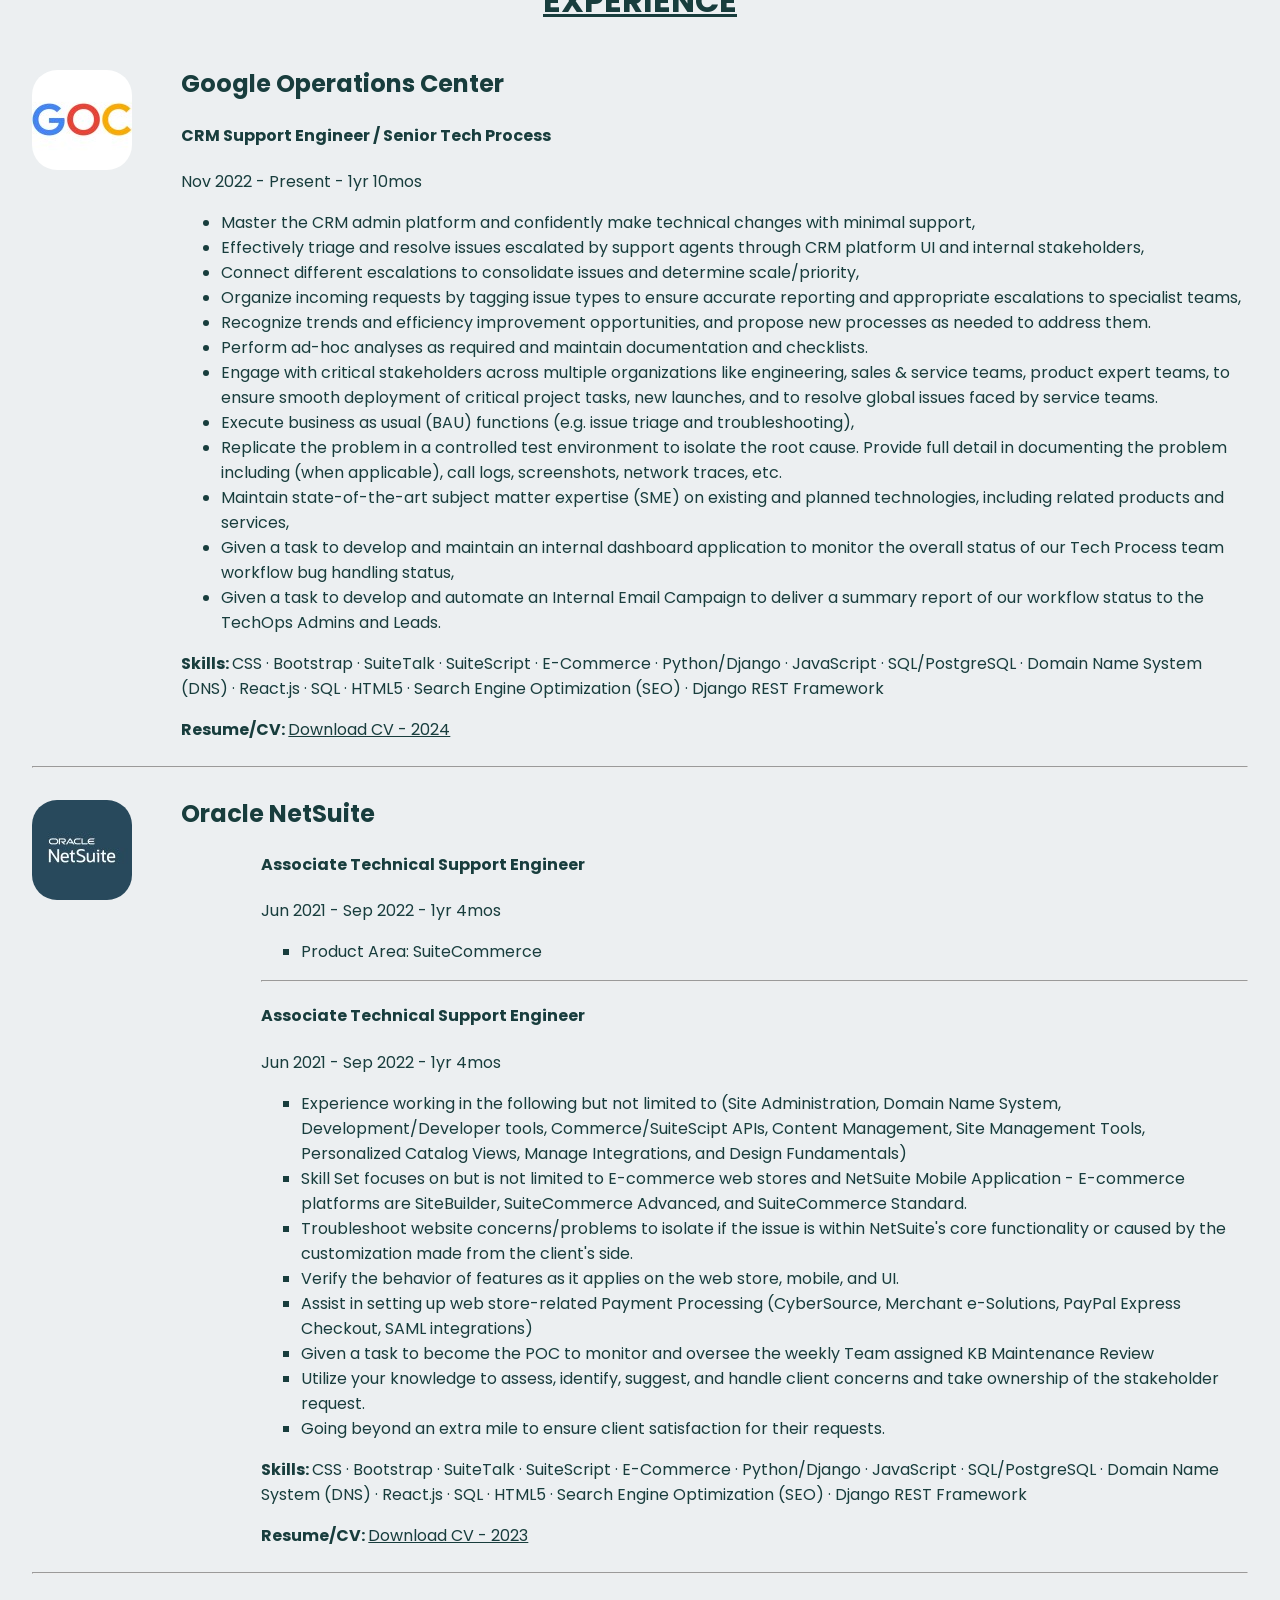
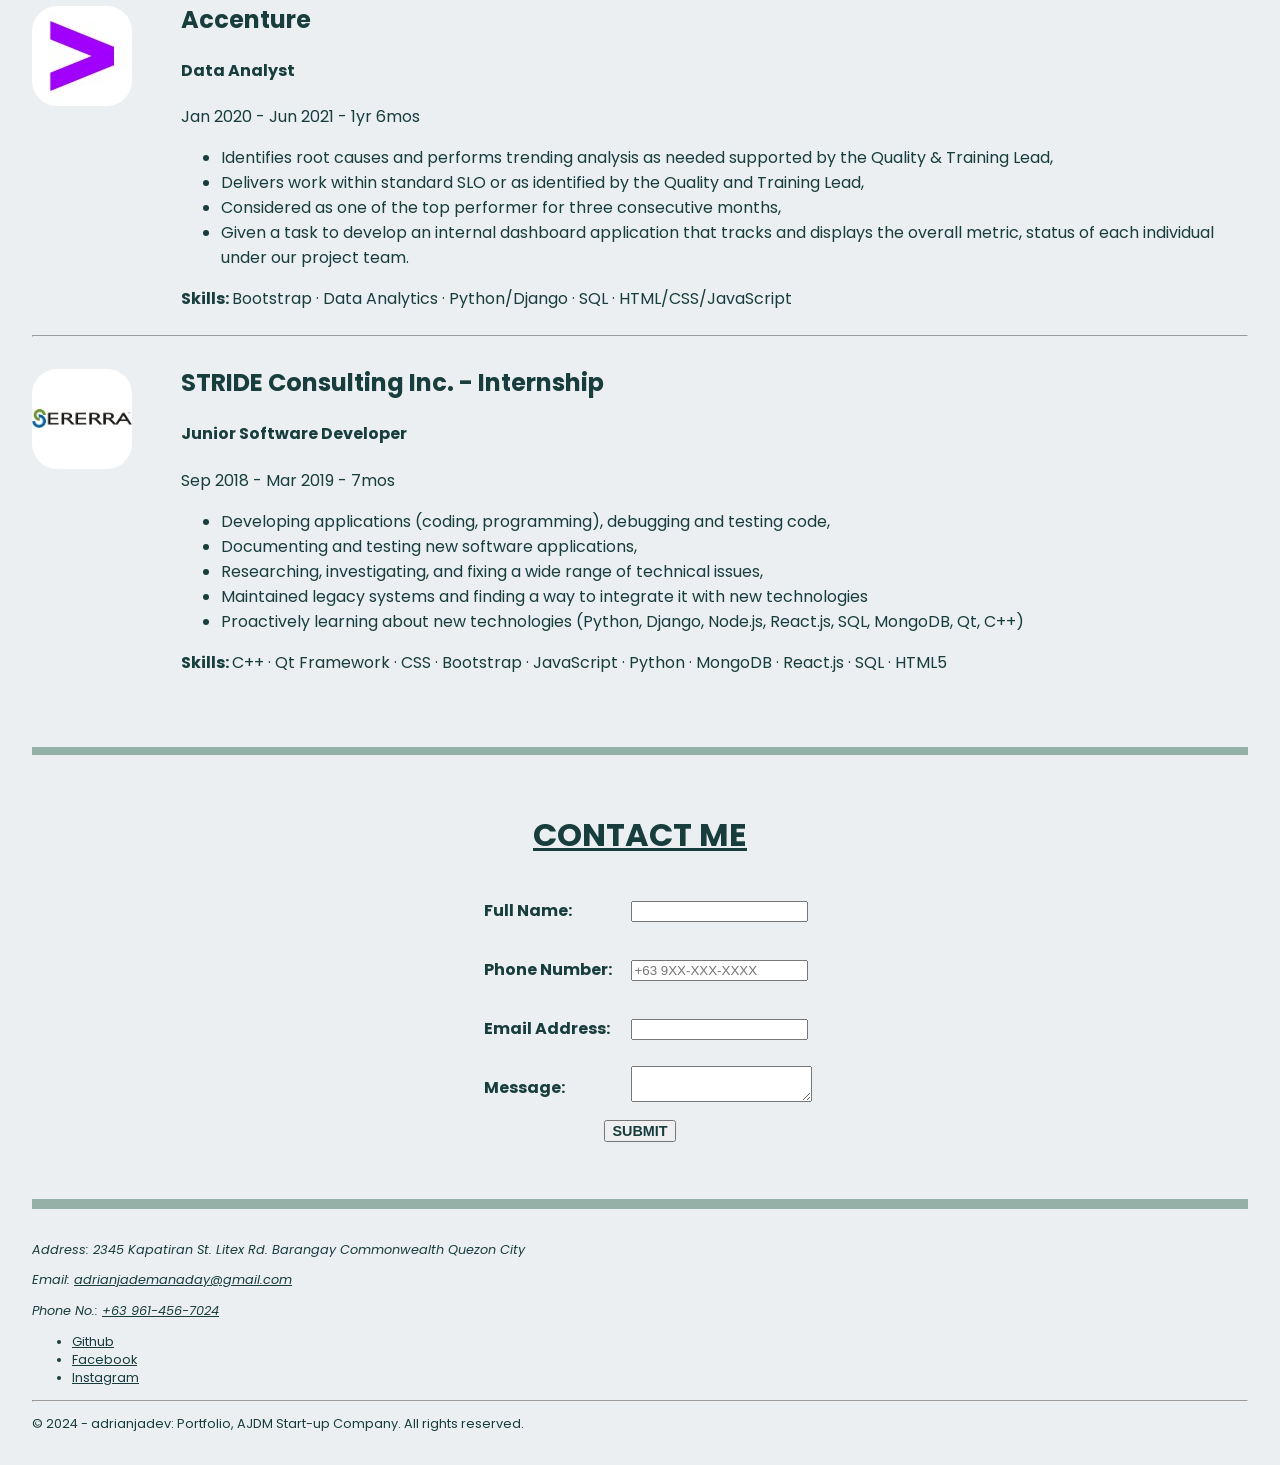
==== commit 93bc6b89: "removed the some hr in the home page" ====
--- a/index.html
+++ b/index.html
@@ -13,8 +13,8 @@
     <!-- Nav section -->
     <nav class="navbar">
             <ul>
-                <li><a class="logo" href="#hr"><span id="logo-text">< jadev<span id="logo_slash">/</span></span>></a></li>
-                <li><a href="#hr">About</a></li>
+                <li><a class="logo" href="#"><span id="logo-text">< jadev<span id="logo_slash">/</span></span>></a></li>
+                <li><a href="#">About</a></li>
                 <li><a href="#hr-project">Project</a></li>
                 <li><a href="#hr-skills">Skills</a></li>
                 <li><a href="#hr-education">Education</a></li>
@@ -29,7 +29,7 @@
             <!-- <h1>Project 30: Week 1 - Portfolio w/ SASS, Grid/Flex, etc.</h1> -->
         </div>
 
-        <hr class="hr-breaker-no-padding" id="hr">
+        <!-- <hr class="hr-breaker-no-padding" id="hr"> -->
 
         <!-- About section -->  
         <section id="wrapper-about">
